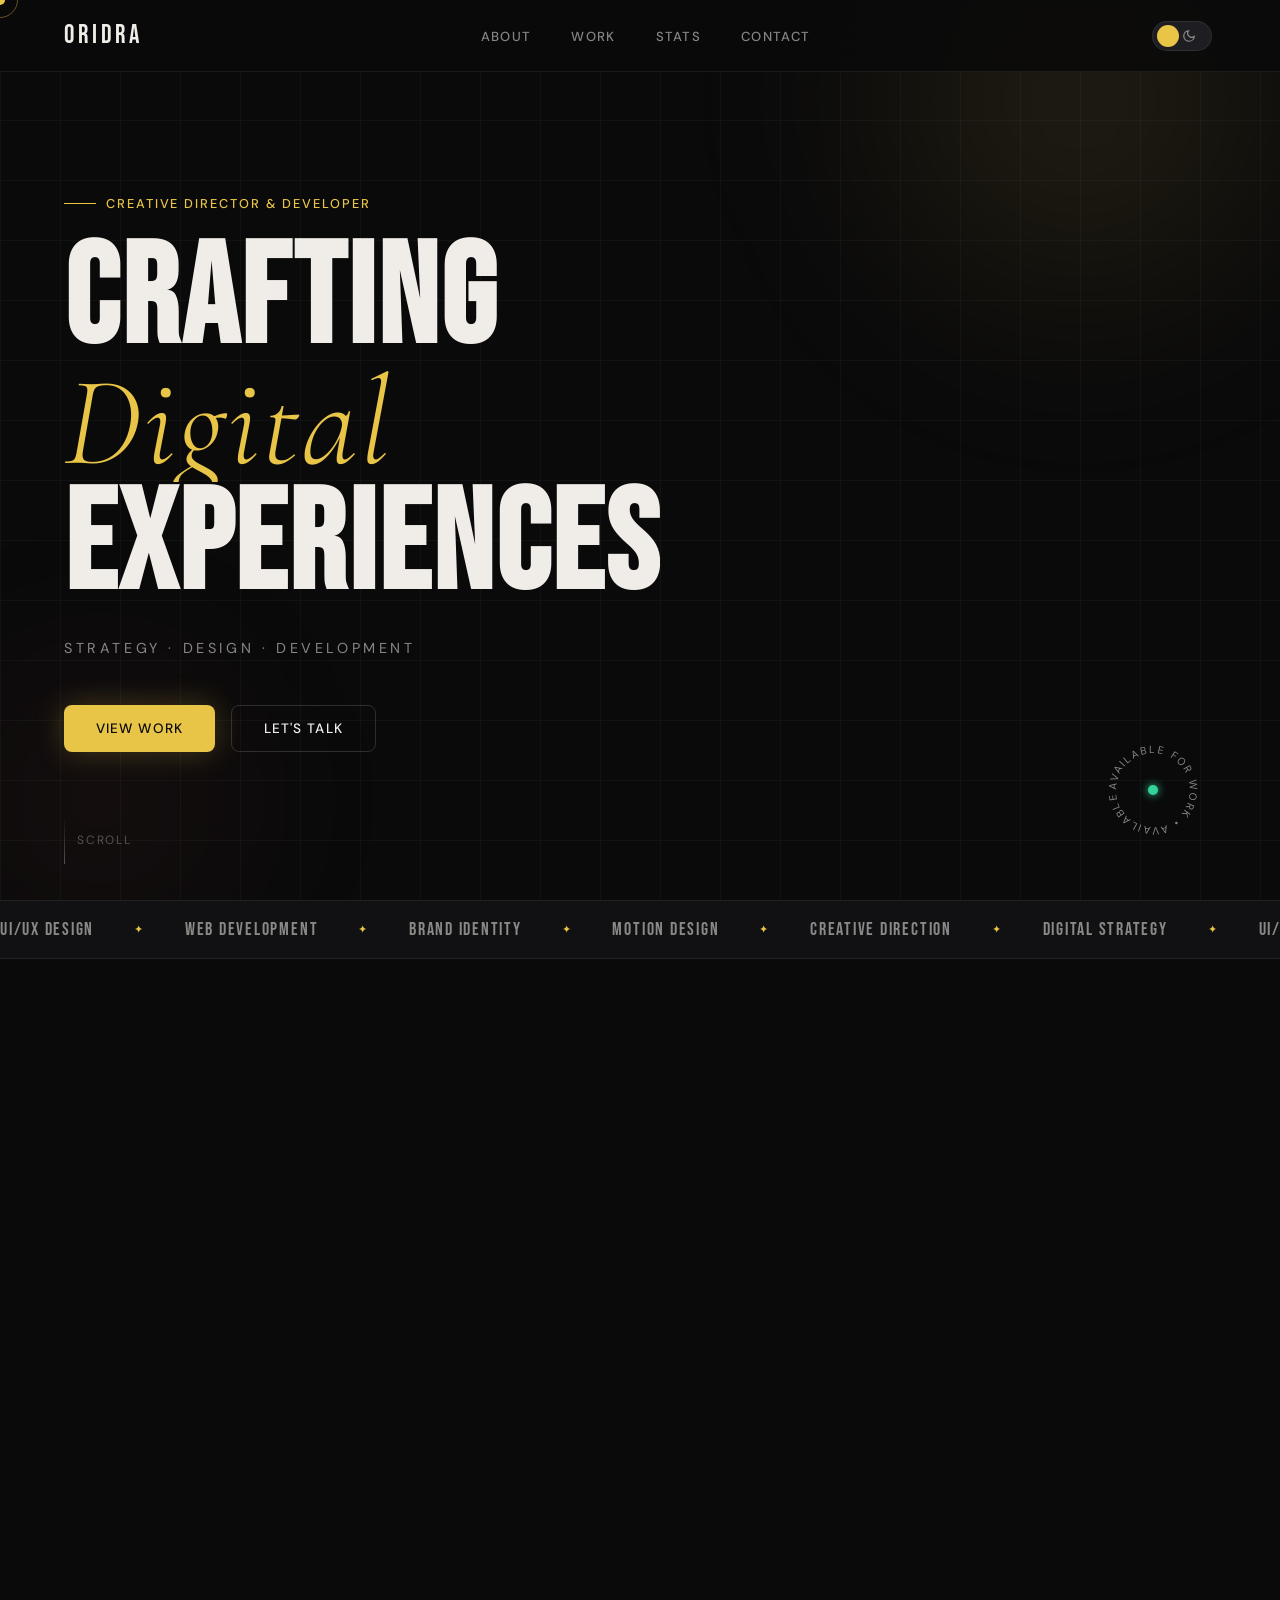
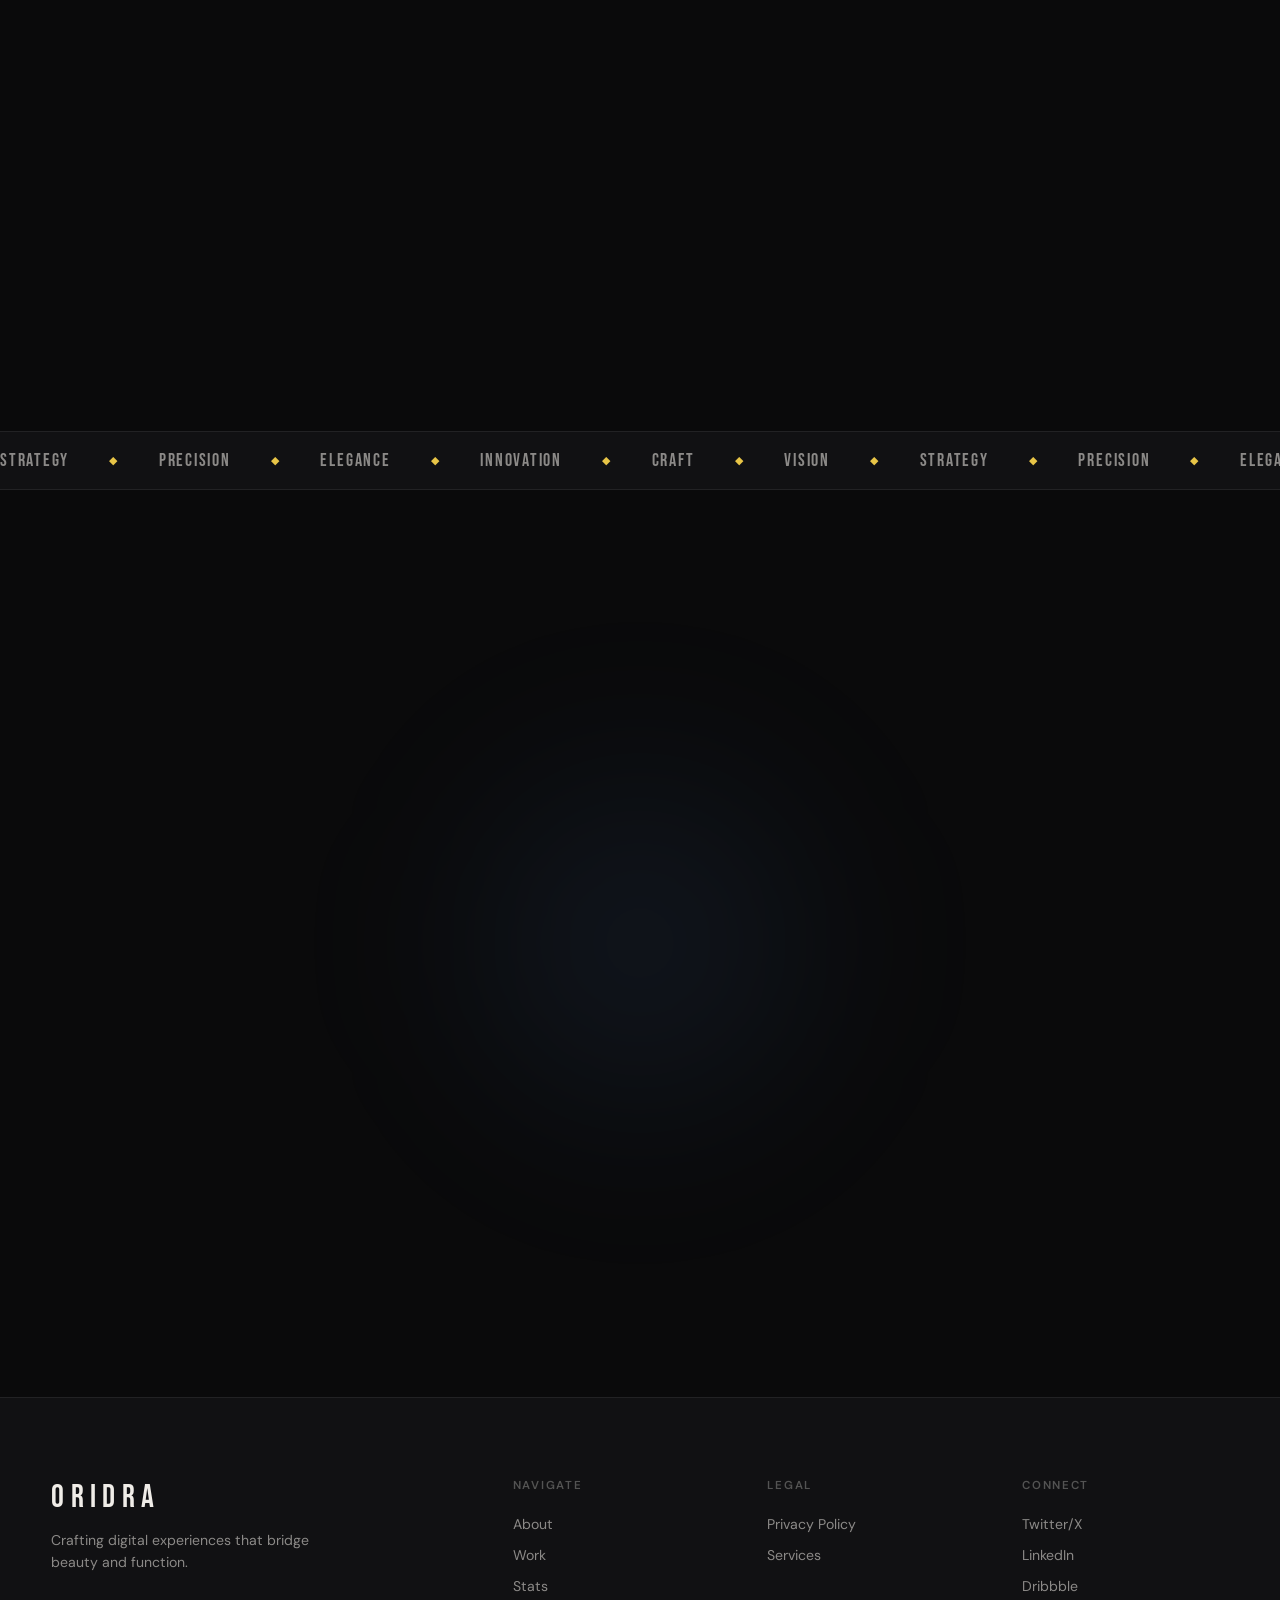
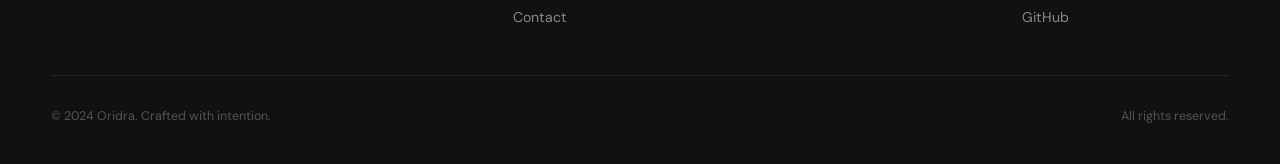
==== index.html @ 04430087 "Add files via upload" ====
<!DOCTYPE html>
<html lang="en" data-theme="dark">
<head>
  <meta charset="UTF-8" />
  <meta name="viewport" content="width=device-width, initial-scale=1.0" />
  <title>Oridra — Creative Portfolio</title>
  <link rel="stylesheet" href="style.css" />
  <link rel="preconnect" href="https://fonts.googleapis.com" />
  <link rel="preconnect" href="https://fonts.gstatic.com" crossorigin />
  <link href="https://fonts.googleapis.com/css2?family=Cormorant+Garamond:ital,wght@0,300;0,400;0,600;1,300;1,400&family=DM+Sans:opsz,wght@9..40,300;9..40,400;9..40,500&family=Bebas+Neue&display=swap" rel="stylesheet" />
</head>
<body>

  <!-- ============================================================
       CURSOR
  ============================================================ -->
  <div class="cursor" id="cursor"></div>
  <div class="cursor-follower" id="cursorFollower"></div>

  <!-- ============================================================
       LOADER
  ============================================================ -->
  <div class="loader" id="loader">
    <div class="loader-text">
      <span>O</span><span>R</span><span>I</span><span>D</span><span>R</span><span>A</span>
    </div>
    <div class="loader-bar"><div class="loader-fill" id="loaderFill"></div></div>
  </div>

  <!-- ============================================================
       NAVIGATION
  ============================================================ -->
  <nav class="nav" id="nav">
    <a href="#home" class="nav-logo">ORIDRA</a>
    <ul class="nav-links">
      <li><a href="#about" class="nav-link">About</a></li>
      <li><a href="#work" class="nav-link">Work</a></li>
      <li><a href="#stats" class="nav-link">Stats</a></li>
      <li><a href="#contact" class="nav-link">Contact</a></li>
    </ul>
    <div class="nav-right">
      <!-- Theme Toggle -->
      <button class="theme-toggle" id="themeToggle" aria-label="Toggle theme">
        <div class="toggle-track">
          <div class="toggle-sun">
            <svg viewBox="0 0 24 24" fill="none" stroke="currentColor" stroke-width="2">
              <circle cx="12" cy="12" r="5"/><line x1="12" y1="1" x2="12" y2="3"/>
              <line x1="12" y1="21" x2="12" y2="23"/><line x1="4.22" y1="4.22" x2="5.64" y2="5.64"/>
              <line x1="18.36" y1="18.36" x2="19.78" y2="19.78"/><line x1="1" y1="12" x2="3" y2="12"/>
              <line x1="21" y1="12" x2="23" y2="12"/><line x1="4.22" y1="19.78" x2="5.64" y2="18.36"/>
              <line x1="18.36" y1="5.64" x2="19.78" y2="4.22"/>
            </svg>
          </div>
          <div class="toggle-moon">
            <svg viewBox="0 0 24 24" fill="none" stroke="currentColor" stroke-width="2">
              <path d="M21 12.79A9 9 0 1 1 11.21 3 7 7 0 0 0 21 12.79z"/>
            </svg>
          </div>
          <div class="toggle-thumb" id="toggleThumb"></div>
        </div>
      </button>
      <button class="nav-menu-btn" id="menuBtn" aria-label="Open menu">
        <span></span><span></span><span></span>
      </button>
    </div>
  </nav>

  <!-- Mobile Menu -->
  <div class="mobile-menu" id="mobileMenu">
    <button class="mobile-close" id="mobileClose">✕</button>
    <ul>
      <li><a href="#about" class="mobile-link">About</a></li>
      <li><a href="#work" class="mobile-link">Work</a></li>
      <li><a href="#stats" class="mobile-link">Stats</a></li>
      <li><a href="#contact" class="mobile-link">Contact</a></li>
    </ul>
  </div>

  <!-- ============================================================
       HERO
  ============================================================ -->
  <section class="hero" id="home">
    <div class="hero-bg">
      <div class="hero-orb orb-1"></div>
      <div class="hero-orb orb-2"></div>
      <div class="hero-grid"></div>
    </div>
    <div class="hero-content">
      <p class="hero-tag reveal-up">Creative Director &amp; Developer</p>
      <h1 class="hero-title reveal-up">
        <span class="title-line">Crafting</span>
        <span class="title-line italic">Digital</span>
        <span class="title-line">Experiences</span>
      </h1>
      <p class="hero-sub reveal-up">Strategy · Design · Development</p>
      <div class="hero-cta reveal-up">
        <a href="#work" class="btn btn-primary">View Work</a>
        <a href="#contact" class="btn btn-ghost">Let's Talk</a>
      </div>
    </div>
    <div class="hero-scroll-hint">
      <div class="scroll-line"></div>
      <span>Scroll</span>
    </div>
    <!-- Floating badge -->
    <div class="hero-badge">
      <svg viewBox="0 0 100 100" class="badge-ring">
        <defs><path id="circle" d="M 50,50 m -37,0 a 37,37 0 1,1 74,0 a 37,37 0 1,1 -74,0"/></defs>
        <text font-size="10.5" fill="currentColor" letter-spacing="2">
          <textPath href="#circle">AVAILABLE FOR WORK • AVAILABLE FOR WORK •</textPath>
        </text>
      </svg>
      <div class="badge-dot"></div>
    </div>
  </section>

  <!-- ============================================================
       MARQUEE
  ============================================================ -->
  <div class="marquee-section">
    <div class="marquee-track">
      <div class="marquee-inner">
        <span>UI/UX Design</span><span class="marquee-dot">✦</span>
        <span>Web Development</span><span class="marquee-dot">✦</span>
        <span>Brand Identity</span><span class="marquee-dot">✦</span>
        <span>Motion Design</span><span class="marquee-dot">✦</span>
        <span>Creative Direction</span><span class="marquee-dot">✦</span>
        <span>Digital Strategy</span><span class="marquee-dot">✦</span>
        <span>UI/UX Design</span><span class="marquee-dot">✦</span>
        <span>Web Development</span><span class="marquee-dot">✦</span>
        <span>Brand Identity</span><span class="marquee-dot">✦</span>
        <span>Motion Design</span><span class="marquee-dot">✦</span>
        <span>Creative Direction</span><span class="marquee-dot">✦</span>
        <span>Digital Strategy</span><span class="marquee-dot">✦</span>
      </div>
    </div>
  </div>

  <!-- ============================================================
       ABOUT
  ============================================================ -->
  <section class="about" id="about">
    <div class="container">
      <div class="section-label reveal-up">— About Me</div>
      <div class="about-grid">
        <div class="about-left reveal-left">
          <h2 class="section-title">Building things that <em>matter</em></h2>
          <p class="about-text">I'm a multi-disciplinary creative with 3+ years of hands-on experience designing and building digital products that sit at the intersection of beauty and function.</p>
          <p class="about-text">I believe the best work emerges when strategy and aesthetics speak the same language — and that every pixel carries a story.</p>
          <div class="about-skills">
            <span class="skill-tag">Figma</span>
            <span class="skill-tag">React</span>
            <span class="skill-tag">Next.js</span>
            <span class="skill-tag">Node.js</span>
            <span class="skill-tag">GSAP</span>
            <span class="skill-tag">Webflow</span>
            <span class="skill-tag">Framer</span>
            <span class="skill-tag">Motion</span>
          </div>
        </div>
        <div class="about-right reveal-right">
          <div class="about-img-wrap">
            <div class="about-img-inner">
              <div class="about-placeholder">
                <div class="placeholder-monogram">O</div>
              </div>
            </div>
            <div class="about-img-deco"></div>
          </div>
        </div>
      </div>
    </div>
  </section>

  <!-- ============================================================
       STATS
  ============================================================ -->
  <section class="stats" id="stats">
    <div class="stats-bg"></div>
    <div class="container">
      <div class="stats-grid">
        <div class="stat-card reveal-up" data-delay="0">
          <div class="stat-number" data-target="3">0</div>
          <div class="stat-suffix">+</div>
          <div class="stat-label">Years Experience</div>
          <div class="stat-bar"><div class="stat-fill" style="--fill: 75%"></div></div>
        </div>
        <div class="stat-card reveal-up" data-delay="100">
          <div class="stat-number" data-target="5">0</div>
          <div class="stat-suffix">+</div>
          <div class="stat-label">Projects Completed</div>
          <div class="stat-bar"><div class="stat-fill" style="--fill: 60%"></div></div>
        </div>
        <div class="stat-card reveal-up" data-delay="200">
          <div class="stat-number decimal" data-target="98.66">0</div>
          <div class="stat-suffix">%</div>
          <div class="stat-label">Client Satisfaction</div>
          <div class="stat-bar"><div class="stat-fill" style="--fill: 98.66%"></div></div>
        </div>
      </div>
    </div>
  </section>

  <!-- ============================================================
       WORK / PROJECTS
  ============================================================ -->
  <section class="work" id="work">
    <div class="container">
      <div class="section-label reveal-up">— Selected Work</div>
      <h2 class="section-title reveal-up">Projects that <em>define</em> the craft</h2>
      <div class="projects-grid">

        <!-- Project 1 -->
        <article class="project-card reveal-up" data-delay="0">
          <div class="project-thumb" style="--accent: #e8c547">
            <div class="project-thumb-inner">
              <div class="proj-icon">◈</div>
            </div>
            <div class="project-overlay">
              <a href="#" class="proj-link-btn">View Project ↗</a>
            </div>
          </div>
          <div class="project-body">
            <div class="project-meta">
              <span class="proj-cat">Brand Identity</span>
              <span class="proj-year">2024</span>
            </div>
            <h3 class="project-title">Lumis Brand System</h3>
            <p class="project-desc">A comprehensive brand identity for a luxury wellness startup — logo, typography, color, and motion guidelines.</p>
            <div class="project-actions">
              <button class="like-btn" data-id="1" aria-label="Like project">
                <div class="like-heart">
                  <svg viewBox="0 0 24 24"><path d="M20.84 4.61a5.5 5.5 0 0 0-7.78 0L12 5.67l-1.06-1.06a5.5 5.5 0 0 0-7.78 7.78l1.06 1.06L12 21.23l7.78-7.78 1.06-1.06a5.5 5.5 0 0 0 0-7.78z"/></svg>
                </div>
                <span class="like-count">24</span>
                <div class="like-particles" aria-hidden="true"></div>
              </button>
              <button class="comment-btn" data-id="1" aria-label="Comment on project">
                <svg viewBox="0 0 24 24" fill="none" stroke="currentColor" stroke-width="2"><path d="M21 15a2 2 0 0 1-2 2H7l-4 4V5a2 2 0 0 1 2-2h14a2 2 0 0 1 2 2z"/></svg>
                <span class="comment-count">8</span>
              </button>
            </div>
          </div>
          <!-- Comment Box -->
          <div class="comment-box" id="comment-box-1">
            <div class="comments-list" id="comments-1"></div>
            <div class="comment-input-wrap">
              <input type="text" class="comment-input" placeholder="Add a comment..." data-project="1" />
              <button class="comment-submit" data-project="1">Send</button>
            </div>
          </div>
        </article>

        <!-- Project 2 -->
        <article class="project-card reveal-up" data-delay="100">
          <div class="project-thumb" style="--accent: #5a9cf5">
            <div class="project-thumb-inner">
              <div class="proj-icon">⬡</div>
            </div>
            <div class="project-overlay">
              <a href="#" class="proj-link-btn">View Project ↗</a>
            </div>
          </div>
          <div class="project-body">
            <div class="project-meta">
              <span class="proj-cat">Web App</span>
              <span class="proj-year">2024</span>
            </div>
            <h3 class="project-title">Nexus Dashboard</h3>
            <p class="project-desc">A data-rich SaaS analytics dashboard built with React and D3.js, designed for clarity and speed.</p>
            <div class="project-actions">
              <button class="like-btn" data-id="2" aria-label="Like project">
                <div class="like-heart">
                  <svg viewBox="0 0 24 24"><path d="M20.84 4.61a5.5 5.5 0 0 0-7.78 0L12 5.67l-1.06-1.06a5.5 5.5 0 0 0-7.78 7.78l1.06 1.06L12 21.23l7.78-7.78 1.06-1.06a5.5 5.5 0 0 0 0-7.78z"/></svg>
                </div>
                <span class="like-count">41</span>
                <div class="like-particles" aria-hidden="true"></div>
              </button>
              <button class="comment-btn" data-id="2" aria-label="Comment">
                <svg viewBox="0 0 24 24" fill="none" stroke="currentColor" stroke-width="2"><path d="M21 15a2 2 0 0 1-2 2H7l-4 4V5a2 2 0 0 1 2-2h14a2 2 0 0 1 2 2z"/></svg>
                <span class="comment-count">13</span>
              </button>
            </div>
          </div>
          <div class="comment-box" id="comment-box-2">
            <div class="comments-list" id="comments-2"></div>
            <div class="comment-input-wrap">
              <input type="text" class="comment-input" placeholder="Add a comment..." data-project="2" />
              <button class="comment-submit" data-project="2">Send</button>
            </div>
          </div>
        </article>

        <!-- Project 3 -->
        <article class="project-card reveal-up" data-delay="200">
          <div class="project-thumb" style="--accent: #f56e6e">
            <div class="project-thumb-inner">
              <div class="proj-icon">◉</div>
            </div>
            <div class="project-overlay">
              <a href="#" class="proj-link-btn">View Project ↗</a>
            </div>
          </div>
          <div class="project-body">
            <div class="project-meta">
              <span class="proj-cat">E-Commerce</span>
              <span class="proj-year">2023</span>
            </div>
            <h3 class="project-title">Ember Boutique</h3>
            <p class="project-desc">A fashion-forward e-commerce experience with cinematic product showcases and seamless checkout flow.</p>
            <div class="project-actions">
              <button class="like-btn" data-id="3" aria-label="Like project">
                <div class="like-heart">
                  <svg viewBox="0 0 24 24"><path d="M20.84 4.61a5.5 5.5 0 0 0-7.78 0L12 5.67l-1.06-1.06a5.5 5.5 0 0 0-7.78 7.78l1.06 1.06L12 21.23l7.78-7.78 1.06-1.06a5.5 5.5 0 0 0 0-7.78z"/></svg>
                </div>
                <span class="like-count">37</span>
                <div class="like-particles" aria-hidden="true"></div>
              </button>
              <button class="comment-btn" data-id="3" aria-label="Comment">
                <svg viewBox="0 0 24 24" fill="none" stroke="currentColor" stroke-width="2"><path d="M21 15a2 2 0 0 1-2 2H7l-4 4V5a2 2 0 0 1 2-2h14a2 2 0 0 1 2 2z"/></svg>
                <span class="comment-count">5</span>
              </button>
            </div>
          </div>
          <div class="comment-box" id="comment-box-3">
            <div class="comments-list" id="comments-3"></div>
            <div class="comment-input-wrap">
              <input type="text" class="comment-input" placeholder="Add a comment..." data-project="3" />
              <button class="comment-submit" data-project="3">Send</button>
            </div>
          </div>
        </article>

        <!-- Project 4 -->
        <article class="project-card reveal-up" data-delay="0">
          <div class="project-thumb" style="--accent: #8b5cf6">
            <div class="project-thumb-inner">
              <div class="proj-icon">⬟</div>
            </div>
            <div class="project-overlay">
              <a href="#" class="proj-link-btn">View Project ↗</a>
            </div>
          </div>
          <div class="project-body">
            <div class="project-meta">
              <span class="proj-cat">Mobile App</span>
              <span class="proj-year">2023</span>
            </div>
            <h3 class="project-title">Velox Finance</h3>
            <p class="project-desc">iOS/Android finance tracking app with intuitive UX and real-time data visualization capabilities.</p>
            <div class="project-actions">
              <button class="like-btn" data-id="4" aria-label="Like project">
                <div class="like-heart">
                  <svg viewBox="0 0 24 24"><path d="M20.84 4.61a5.5 5.5 0 0 0-7.78 0L12 5.67l-1.06-1.06a5.5 5.5 0 0 0-7.78 7.78l1.06 1.06L12 21.23l7.78-7.78 1.06-1.06a5.5 5.5 0 0 0 0-7.78z"/></svg>
                </div>
                <span class="like-count">29</span>
                <div class="like-particles" aria-hidden="true"></div>
              </button>
              <button class="comment-btn" data-id="4" aria-label="Comment">
                <svg viewBox="0 0 24 24" fill="none" stroke="currentColor" stroke-width="2"><path d="M21 15a2 2 0 0 1-2 2H7l-4 4V5a2 2 0 0 1 2-2h14a2 2 0 0 1 2 2z"/></svg>
                <span class="comment-count">11</span>
              </button>
            </div>
          </div>
          <div class="comment-box" id="comment-box-4">
            <div class="comments-list" id="comments-4"></div>
            <div class="comment-input-wrap">
              <input type="text" class="comment-input" placeholder="Add a comment..." data-project="4" />
              <button class="comment-submit" data-project="4">Send</button>
            </div>
          </div>
        </article>

        <!-- Project 5 -->
        <article class="project-card reveal-up" data-delay="100">
          <div class="project-thumb" style="--accent: #34d399">
            <div class="project-thumb-inner">
              <div class="proj-icon">⬢</div>
            </div>
            <div class="project-overlay">
              <a href="#" class="proj-link-btn">View Project ↗</a>
            </div>
          </div>
          <div class="project-body">
            <div class="project-meta">
              <span class="proj-cat">3D / WebGL</span>
              <span class="proj-year">2022</span>
            </div>
            <h3 class="project-title">Aurora Interactive</h3>
            <p class="project-desc">Immersive WebGL product experience for a tech startup launch, featuring 3D interactions and spatial audio.</p>
            <div class="project-actions">
              <button class="like-btn" data-id="5" aria-label="Like project">
                <div class="like-heart">
                  <svg viewBox="0 0 24 24"><path d="M20.84 4.61a5.5 5.5 0 0 0-7.78 0L12 5.67l-1.06-1.06a5.5 5.5 0 0 0-7.78 7.78l1.06 1.06L12 21.23l7.78-7.78 1.06-1.06a5.5 5.5 0 0 0 0-7.78z"/></svg>
                </div>
                <span class="like-count">56</span>
                <div class="like-particles" aria-hidden="true"></div>
              </button>
              <button class="comment-btn" data-id="5" aria-label="Comment">
                <svg viewBox="0 0 24 24" fill="none" stroke="currentColor" stroke-width="2"><path d="M21 15a2 2 0 0 1-2 2H7l-4 4V5a2 2 0 0 1 2-2h14a2 2 0 0 1 2 2z"/></svg>
                <span class="comment-count">18</span>
              </button>
            </div>
          </div>
          <div class="comment-box" id="comment-box-5">
            <div class="comments-list" id="comments-5"></div>
            <div class="comment-input-wrap">
              <input type="text" class="comment-input" placeholder="Add a comment..." data-project="5" />
              <button class="comment-submit" data-project="5">Send</button>
            </div>
          </div>
        </article>

      </div>
    </div>
  </section>

  <!-- ============================================================
       TESTIMONIALS / QUOTE MARQUEE
  ============================================================ -->
  <div class="marquee-section marquee-reverse">
    <div class="marquee-track">
      <div class="marquee-inner reverse">
        <span>Strategy</span><span class="marquee-dot">◆</span>
        <span>Precision</span><span class="marquee-dot">◆</span>
        <span>Elegance</span><span class="marquee-dot">◆</span>
        <span>Innovation</span><span class="marquee-dot">◆</span>
        <span>Craft</span><span class="marquee-dot">◆</span>
        <span>Vision</span><span class="marquee-dot">◆</span>
        <span>Strategy</span><span class="marquee-dot">◆</span>
        <span>Precision</span><span class="marquee-dot">◆</span>
        <span>Elegance</span><span class="marquee-dot">◆</span>
        <span>Innovation</span><span class="marquee-dot">◆</span>
        <span>Craft</span><span class="marquee-dot">◆</span>
        <span>Vision</span><span class="marquee-dot">◆</span>
      </div>
    </div>
  </div>

  <!-- ============================================================
       CONTACT
  ============================================================ -->
  <section class="contact" id="contact">
    <div class="contact-bg">
      <div class="hero-orb orb-3"></div>
    </div>
    <div class="container">
      <div class="contact-inner reveal-up">
        <div class="section-label">— Get In Touch</div>
        <h2 class="section-title">Let's create something <em>extraordinary</em></h2>
        <p class="contact-sub">Have a project in mind? Let's talk about it. I'm available for freelance work and creative collaborations.</p>
        <form class="contact-form" id="contactForm" novalidate>
          <div class="form-row">
            <div class="form-group">
              <input type="text" id="fname" name="name" class="form-input" placeholder=" " required />
              <label for="fname" class="form-label">Your Name</label>
            </div>
            <div class="form-group">
              <input type="email" id="femail" name="email" class="form-input" placeholder=" " required />
              <label for="femail" class="form-label">Email Address</label>
            </div>
          </div>
          <div class="form-group">
            <input type="text" id="fsubject" name="subject" class="form-input" placeholder=" " />
            <label for="fsubject" class="form-label">Project Subject</label>
          </div>
          <div class="form-group">
            <textarea id="fmessage" name="message" class="form-input form-textarea" placeholder=" " required></textarea>
            <label for="fmessage" class="form-label">Your Message</label>
          </div>
          <button type="submit" class="btn btn-primary btn-submit">
            <span class="btn-text">Send Message</span>
            <span class="btn-icon">→</span>
          </button>
        </form>
        <div class="contact-success" id="contactSuccess">
          <div class="success-icon">✓</div>
          <p>Message sent! I'll get back to you soon.</p>
        </div>
      </div>
    </div>
  </section>

  <!-- ============================================================
       FOOTER
  ============================================================ -->
  <footer class="footer">
    <div class="container">
      <div class="footer-top">
        <div class="footer-brand">
          <div class="footer-logo">ORIDRA</div>
          <p>Crafting digital experiences that bridge beauty and function.</p>
        </div>
        <div class="footer-links-group">
          <h4>Navigate</h4>
          <ul>
            <li><a href="#about">About</a></li>
            <li><a href="#work">Work</a></li>
            <li><a href="#stats">Stats</a></li>
            <li><a href="#contact">Contact</a></li>
          </ul>
        </div>
        <div class="footer-links-group">
          <h4>Legal</h4>
          <ul>
            <li><a href="privacy.html">Privacy Policy</a></li>
            <li><a href="services.html">Services</a></li>
          </ul>
        </div>
        <div class="footer-links-group">
          <h4>Connect</h4>
          <ul>
            <li><a href="#">Twitter/X</a></li>
            <li><a href="#">LinkedIn</a></li>
            <li><a href="#">Dribbble</a></li>
            <li><a href="#">GitHub</a></li>
          </ul>
        </div>
      </div>
      <div class="footer-bottom">
        <p>© 2024 Oridra. Crafted with intention.</p>
        <p>All rights reserved.</p>
      </div>
    </div>
  </footer>

  <script src="main.js"></script>
</body>
</html>
---- style.css ----
/* ============================================================
   ORIDRA — PORTFOLIO STYLESHEET
   Themes: Dark (default) | Light
   Typography: Cormorant Garamond + DM Sans + Bebas Neue
============================================================ */

/* ---- CSS CUSTOM PROPERTIES (TOKENS) ---- */
:root {
  --font-display: 'Bebas Neue', sans-serif;
  --font-serif: 'Cormorant Garamond', Georgia, serif;
  --font-body: 'DM Sans', sans-serif;

  --radius-sm: 8px;
  --radius-md: 16px;
  --radius-lg: 24px;
  --radius-xl: 40px;

  --transition-fast: 0.2s cubic-bezier(0.4, 0, 0.2, 1);
  --transition-smooth: 0.4s cubic-bezier(0.4, 0, 0.2, 1);
  --transition-spring: 0.5s cubic-bezier(0.34, 1.56, 0.64, 1);
}

/* ---- DARK THEME ---- */
[data-theme="dark"] {
  --bg:         #0a0a0b;
  --bg-alt:     #111113;
  --bg-card:    #141416;
  --bg-card-hover: #1a1a1e;
  --surface:    #1e1e22;
  --border:     rgba(255,255,255,0.07);
  --border-hover: rgba(255,255,255,0.15);

  --text-primary:   #f0ede8;
  --text-secondary: rgba(240,237,232,0.55);
  --text-muted:     rgba(240,237,232,0.3);

  --accent:     #e8c547;
  --accent-rgb: 232, 197, 71;
  --accent-alt: #f0a050;

  --nav-bg:     rgba(10,10,11,0.85);
  --loader-bg:  #0a0a0b;

  --orb-1: radial-gradient(circle, rgba(232,197,71,0.12) 0%, transparent 70%);
  --orb-2: radial-gradient(circle, rgba(240,100,80,0.08) 0%, transparent 70%);
  --orb-3: radial-gradient(circle, rgba(90,156,245,0.1) 0%, transparent 70%);
  --grid-color: rgba(255,255,255,0.03);
}

/* ---- LIGHT THEME ---- */
[data-theme="light"] {
  --bg:         #faf9f7;
  --bg-alt:     #f5f3f0;
  --bg-card:    #ffffff;
  --bg-card-hover: #fdf9f0;
  --surface:    #eeebe5;
  --border:     rgba(0,0,0,0.08);
  --border-hover: rgba(0,0,0,0.18);

  --text-primary:   #1a1814;
  --text-secondary: rgba(26,24,20,0.6);
  --text-muted:     rgba(26,24,20,0.35);

  --accent:     #c9a226;
  --accent-rgb: 201, 162, 38;
  --accent-alt: #d4713a;

  --nav-bg:     rgba(250,249,247,0.88);
  --loader-bg:  #faf9f7;

  --orb-1: radial-gradient(circle, rgba(201,162,38,0.1) 0%, transparent 70%);
  --orb-2: radial-gradient(circle, rgba(212,113,58,0.07) 0%, transparent 70%);
  --orb-3: radial-gradient(circle, rgba(90,156,245,0.08) 0%, transparent 70%);
  --grid-color: rgba(0,0,0,0.03);
}

/* ---- RESET & BASE ---- */
*, *::before, *::after { margin: 0; padding: 0; box-sizing: border-box; }
html { scroll-behavior: smooth; font-size: 16px; }
body {
  font-family: var(--font-body);
  background: var(--bg);
  color: var(--text-primary);
  overflow-x: hidden;
  transition: background var(--transition-smooth), color var(--transition-smooth);
}
a { text-decoration: none; color: inherit; }
ul { list-style: none; }
img { max-width: 100%; display: block; }
button { cursor: pointer; border: none; background: none; font-family: var(--font-body); }
input, textarea { font-family: var(--font-body); }

.container {
  width: min(1200px, 92%);
  margin: 0 auto;
}

/* ============================================================
   CUSTOM CURSOR
============================================================ */
.cursor {
  width: 10px; height: 10px;
  background: var(--accent);
  border-radius: 50%;
  position: fixed; top: 0; left: 0;
  pointer-events: none; z-index: 9999;
  transform: translate(-50%, -50%);
  transition: width 0.2s, height 0.2s, background 0.2s;
}
.cursor-follower {
  width: 36px; height: 36px;
  border: 1.5px solid rgba(var(--accent-rgb), 0.4);
  border-radius: 50%;
  position: fixed; top: 0; left: 0;
  pointer-events: none; z-index: 9998;
  transform: translate(-50%, -50%);
  transition: transform 0.12s ease, width 0.3s, height 0.3s, opacity 0.3s;
}
body:hover .cursor-follower { opacity: 1; }
@media (hover: none) { .cursor, .cursor-follower { display: none; } }

/* ============================================================
   LOADER
============================================================ */
.loader {
  position: fixed; inset: 0;
  background: var(--loader-bg);
  z-index: 99999;
  display: flex; flex-direction: column;
  align-items: center; justify-content: center; gap: 32px;
  transition: opacity 0.6s ease, visibility 0.6s ease;
}
.loader.hidden { opacity: 0; visibility: hidden; }

.loader-text {
  display: flex; gap: 4px;
  font-family: var(--font-display);
  font-size: clamp(3rem, 8vw, 7rem);
  letter-spacing: 0.2em;
  color: var(--text-primary);
}
.loader-text span {
  opacity: 0;
  transform: translateY(30px);
  animation: loaderChar 0.5s cubic-bezier(0.34,1.56,0.64,1) forwards;
}
.loader-text span:nth-child(1) { animation-delay: 0.0s; }
.loader-text span:nth-child(2) { animation-delay: 0.08s; }
.loader-text span:nth-child(3) { animation-delay: 0.16s; }
.loader-text span:nth-child(4) { animation-delay: 0.24s; }
.loader-text span:nth-child(5) { animation-delay: 0.32s; }
.loader-text span:nth-child(6) { animation-delay: 0.40s; }

@keyframes loaderChar {
  to { opacity: 1; transform: translateY(0); }
}

.loader-bar {
  width: min(300px, 60vw); height: 2px;
  background: var(--border);
  border-radius: 99px; overflow: hidden;
}
.loader-fill {
  height: 100%; width: 0%;
  background: var(--accent);
  border-radius: 99px;
  transition: width 1.5s cubic-bezier(0.4,0,0.2,1);
}

/* ============================================================
   NAVIGATION
============================================================ */
.nav {
  position: fixed; top: 0; left: 0; right: 0;
  height: 72px;
  padding: 0 5%;
  display: flex; align-items: center; justify-content: space-between;
  background: var(--nav-bg);
  backdrop-filter: blur(20px) saturate(180%);
  -webkit-backdrop-filter: blur(20px) saturate(180%);
  border-bottom: 1px solid var(--border);
  z-index: 1000;
  transition: all var(--transition-smooth);
}
.nav.scrolled {
  height: 60px;
  box-shadow: 0 4px 30px rgba(0,0,0,0.15);
}

.nav-logo {
  font-family: var(--font-display);
  font-size: 1.6rem;
  letter-spacing: 0.15em;
  color: var(--text-primary);
  transition: color var(--transition-fast);
}
.nav-logo:hover { color: var(--accent); }

.nav-links {
  display: flex; gap: 40px;
}
.nav-link {
  font-size: 0.82rem;
  font-weight: 500;
  letter-spacing: 0.1em;
  text-transform: uppercase;
  color: var(--text-secondary);
  position: relative;
  transition: color var(--transition-fast);
}
.nav-link::after {
  content: '';
  position: absolute; bottom: -4px; left: 0;
  width: 0%; height: 1px;
  background: var(--accent);
  transition: width var(--transition-smooth);
}
.nav-link:hover { color: var(--text-primary); }
.nav-link:hover::after { width: 100%; }

.nav-right { display: flex; align-items: center; gap: 16px; }

/* ---- THEME TOGGLE ---- */
.theme-toggle {
  padding: 4px;
  background: none;
}
.toggle-track {
  width: 60px; height: 30px;
  background: var(--surface);
  border: 1px solid var(--border);
  border-radius: 99px;
  position: relative;
  display: flex; align-items: center;
  padding: 3px;
  transition: background var(--transition-smooth);
}
.toggle-sun, .toggle-moon {
  width: 22px; height: 22px;
  display: flex; align-items: center; justify-content: center;
  flex-shrink: 0;
}
.toggle-sun svg, .toggle-moon svg { width: 14px; height: 14px; color: var(--text-secondary); }
.toggle-thumb {
  width: 22px; height: 22px;
  background: var(--accent);
  border-radius: 50%;
  position: absolute;
  left: 4px;
  transition: transform var(--transition-spring), background var(--transition-smooth);
}
[data-theme="light"] .toggle-thumb { transform: translateX(30px); }

/* Menu Button */
.nav-menu-btn {
  display: none; flex-direction: column; gap: 5px;
  width: 30px; padding: 4px;
}
.nav-menu-btn span {
  display: block; width: 100%; height: 2px;
  background: var(--text-primary);
  border-radius: 2px;
  transition: all var(--transition-fast);
}

/* Mobile Menu */
.mobile-menu {
  position: fixed; inset: 0;
  background: var(--bg);
  z-index: 9000;
  display: flex; align-items: center; justify-content: center;
  transform: translateX(100%);
  transition: transform var(--transition-smooth);
}
.mobile-menu.open { transform: translateX(0); }
.mobile-menu ul { display: flex; flex-direction: column; gap: 24px; text-align: center; }
.mobile-link {
  font-family: var(--font-display);
  font-size: clamp(2.5rem, 10vw, 5rem);
  letter-spacing: 0.1em;
  color: var(--text-secondary);
  transition: color var(--transition-fast);
}
.mobile-link:hover { color: var(--accent); }
.mobile-close {
  position: absolute; top: 24px; right: 5%;
  font-size: 1.5rem; color: var(--text-secondary);
  transition: color var(--transition-fast);
}
.mobile-close:hover { color: var(--accent); }

/* ============================================================
   HERO
============================================================ */
.hero {
  min-height: 100svh;
  padding: 120px 5% 80px;
  display: flex; align-items: center;
  position: relative; overflow: hidden;
}
.hero-bg {
  position: absolute; inset: 0;
  pointer-events: none;
}
.hero-orb {
  position: absolute;
  border-radius: 50%;
  filter: blur(80px);
  pointer-events: none;
}
.orb-1 {
  width: 600px; height: 600px;
  top: -200px; right: -100px;
  background: var(--orb-1);
  animation: orbFloat 8s ease-in-out infinite alternate;
}
.orb-2 {
  width: 400px; height: 400px;
  bottom: -100px; left: -100px;
  background: var(--orb-2);
  animation: orbFloat 10s ease-in-out infinite alternate-reverse;
}
.orb-3 {
  width: 500px; height: 500px;
  top: 50%; left: 50%;
  transform: translate(-50%, -50%);
  background: var(--orb-3);
  animation: orbFloat 12s ease-in-out infinite alternate;
}
@keyframes orbFloat {
  from { transform: translate(0, 0) scale(1); }
  to { transform: translate(30px, -30px) scale(1.05); }
}

.hero-grid {
  position: absolute; inset: 0;
  background-image:
    linear-gradient(var(--grid-color) 1px, transparent 1px),
    linear-gradient(90deg, var(--grid-color) 1px, transparent 1px);
  background-size: 60px 60px;
}

.hero-content {
  position: relative; z-index: 1;
  max-width: 900px;
}

.hero-tag {
  display: inline-flex; align-items: center; gap: 10px;
  font-size: 0.8rem; font-weight: 500;
  letter-spacing: 0.15em; text-transform: uppercase;
  color: var(--accent);
  margin-bottom: 24px;
}
.hero-tag::before {
  content: '';
  width: 32px; height: 1px;
  background: var(--accent);
}

.hero-title {
  display: flex; flex-direction: column;
  font-family: var(--font-display);
  font-size: clamp(4rem, 11vw, 10rem);
  line-height: 0.92;
  letter-spacing: 0.02em;
  color: var(--text-primary);
  margin-bottom: 28px;
}
.title-line { overflow: hidden; }
.title-line.italic {
  font-family: var(--font-serif);
  font-style: italic;
  font-weight: 300;
  font-size: 0.9em;
  color: var(--accent);
}

.hero-sub {
  font-size: 0.9rem;
  letter-spacing: 0.25em;
  text-transform: uppercase;
  color: var(--text-secondary);
  margin-bottom: 48px;
}

.hero-cta { display: flex; gap: 16px; flex-wrap: wrap; }

/* ---- BUTTONS ---- */
.btn {
  display: inline-flex; align-items: center; gap: 8px;
  padding: 14px 32px;
  font-size: 0.85rem; font-weight: 500;
  letter-spacing: 0.08em; text-transform: uppercase;
  border-radius: var(--radius-sm);
  transition: all var(--transition-spring);
  position: relative; overflow: hidden;
}
.btn::before {
  content: '';
  position: absolute; inset: 0;
  background: rgba(255,255,255,0.1);
  transform: translateX(-100%);
  transition: transform var(--transition-smooth);
}
.btn:hover::before { transform: translateX(0); }

.btn-primary {
  background: var(--accent);
  color: #0a0a0b;
  box-shadow: 0 0 30px rgba(var(--accent-rgb), 0.25);
}
.btn-primary:hover {
  transform: translateY(-2px);
  box-shadow: 0 8px 40px rgba(var(--accent-rgb), 0.4);
}
.btn-ghost {
  background: transparent;
  color: var(--text-primary);
  border: 1px solid var(--border-hover);
}
.btn-ghost:hover {
  border-color: var(--accent);
  color: var(--accent);
  transform: translateY(-2px);
}

.hero-scroll-hint {
  position: absolute; bottom: 36px; left: 5%;
  display: flex; align-items: center; gap: 12px;
  font-size: 0.75rem; letter-spacing: 0.15em;
  text-transform: uppercase;
  color: var(--text-muted);
}
.scroll-line {
  width: 1px; height: 48px;
  background: linear-gradient(to bottom, transparent, var(--text-muted));
  animation: scrollPulse 2s ease-in-out infinite;
}
@keyframes scrollPulse {
  0%, 100% { opacity: 0.4; }
  50% { opacity: 1; }
}

/* ---- Floating Badge ---- */
.hero-badge {
  position: absolute; bottom: 60px; right: 6%;
  width: 100px; height: 100px;
  display: flex; align-items: center; justify-content: center;
  animation: badgeSpin 12s linear infinite;
  color: var(--text-secondary);
  font-size: 0.6rem;
}
.badge-ring { width: 100%; height: 100%; }
.badge-dot {
  position: absolute;
  width: 10px; height: 10px;
  background: #34d399;
  border-radius: 50%;
  box-shadow: 0 0 8px #34d399;
  animation: badgePulse 2s ease-in-out infinite;
}
@keyframes badgeSpin { to { transform: rotate(360deg); } }
@keyframes badgePulse {
  0%, 100% { transform: scale(1); box-shadow: 0 0 8px #34d399; }
  50% { transform: scale(1.3); box-shadow: 0 0 16px #34d399; }
}
@media (max-width: 768px) { .hero-badge { display: none; } }

/* ============================================================
   MARQUEE
============================================================ */
.marquee-section {
  overflow: hidden;
  border-top: 1px solid var(--border);
  border-bottom: 1px solid var(--border);
  padding: 18px 0;
  background: var(--bg-alt);
}
.marquee-track { display: flex; }
.marquee-inner {
  display: flex; align-items: center; gap: 40px;
  white-space: nowrap;
  animation: marqueeScroll 20s linear infinite;
  font-family: var(--font-display);
  font-size: 1.1rem;
  letter-spacing: 0.1em;
  color: var(--text-secondary);
}
.marquee-inner.reverse { animation-direction: reverse; }
.marquee-dot {
  color: var(--accent);
  font-size: 0.7rem;
  flex-shrink: 0;
}
.marquee-section:hover .marquee-inner { animation-play-state: paused; }
@keyframes marqueeScroll {
  from { transform: translateX(0); }
  to { transform: translateX(-50%); }
}

/* ============================================================
   ABOUT
============================================================ */
.about {
  padding: 120px 0;
  position: relative;
}
.section-label {
  font-size: 0.78rem;
  letter-spacing: 0.2em;
  text-transform: uppercase;
  color: var(--accent);
  margin-bottom: 20px;
  font-weight: 500;
}
.section-title {
  font-family: var(--font-serif);
  font-size: clamp(2.4rem, 5vw, 4rem);
  font-weight: 300;
  line-height: 1.2;
  color: var(--text-primary);
  margin-bottom: 40px;
}
.section-title em {
  font-style: italic;
  color: var(--accent);
}

.about-grid {
  display: grid;
  grid-template-columns: 1fr 1fr;
  gap: 80px;
  align-items: center;
  margin-top: 48px;
}

.about-text {
  color: var(--text-secondary);
  font-size: 1.05rem;
  line-height: 1.8;
  margin-bottom: 20px;
}

.about-skills {
  display: flex; flex-wrap: wrap; gap: 8px;
  margin-top: 32px;
}
.skill-tag {
  padding: 6px 14px;
  background: var(--surface);
  border: 1px solid var(--border);
  border-radius: 99px;
  font-size: 0.78rem;
  font-weight: 500;
  letter-spacing: 0.05em;
  color: var(--text-secondary);
  transition: all var(--transition-fast);
}
.skill-tag:hover {
  border-color: var(--accent);
  color: var(--accent);
  background: rgba(var(--accent-rgb), 0.05);
}

.about-img-wrap {
  position: relative;
  aspect-ratio: 3 / 4;
  max-width: 400px;
  margin: 0 auto;
}
.about-img-inner {
  width: 100%; height: 100%;
  border-radius: var(--radius-lg);
  overflow: hidden;
  background: var(--surface);
  display: flex; align-items: center; justify-content: center;
  border: 1px solid var(--border);
}
.about-placeholder {
  width: 100%; height: 100%;
  background: linear-gradient(135deg, var(--surface) 0%, var(--bg-card) 100%);
  display: flex; align-items: center; justify-content: center;
}
.placeholder-monogram {
  font-family: var(--font-display);
  font-size: 8rem;
  letter-spacing: 0.1em;
  color: var(--accent);
  opacity: 0.6;
}
.about-img-deco {
  position: absolute;
  width: 100%; height: 100%;
  top: 16px; left: 16px;
  border: 1px solid var(--accent);
  border-radius: var(--radius-lg);
  z-index: -1;
  opacity: 0.3;
  transition: all var(--transition-smooth);
}
.about-img-wrap:hover .about-img-deco { top: 24px; left: 24px; opacity: 0.5; }

/* ============================================================
   STATS
============================================================ */
.stats {
  padding: 100px 0;
  position: relative;
  overflow: hidden;
}
.stats-bg {
  position: absolute; inset: 0;
  background: var(--bg-alt);
}
.stats-grid {
  display: grid;
  grid-template-columns: repeat(3, 1fr);
  gap: 2px;
  position: relative;
}

.stat-card {
  background: var(--bg-card);
  padding: 60px 48px;
  text-align: center;
  position: relative;
  overflow: hidden;
  transition: background var(--transition-smooth);
}
.stat-card::before {
  content: '';
  position: absolute; top: 0; left: 0; right: 0;
  height: 2px;
  background: linear-gradient(90deg, transparent, var(--accent), transparent);
  transform: scaleX(0);
  transition: transform var(--transition-smooth);
}
.stat-card:hover::before { transform: scaleX(1); }
.stat-card:hover { background: var(--bg-card-hover); }

.stat-number {
  display: inline;
  font-family: var(--font-display);
  font-size: clamp(3.5rem, 7vw, 6rem);
  letter-spacing: 0.05em;
  line-height: 1;
  color: var(--text-primary);
}
.stat-suffix {
  display: inline;
  font-family: var(--font-display);
  font-size: 2rem;
  color: var(--accent);
  vertical-align: super;
}
.stat-label {
  font-size: 0.82rem;
  letter-spacing: 0.15em;
  text-transform: uppercase;
  color: var(--text-secondary);
  margin-top: 12px;
  font-weight: 500;
}
.stat-bar {
  width: 60px; height: 2px;
  background: var(--border);
  border-radius: 99px;
  margin: 20px auto 0;
  overflow: hidden;
}
.stat-fill {
  height: 100%;
  width: 0;
  background: var(--accent);
  border-radius: 99px;
  transition: width 1.5s cubic-bezier(0.4,0,0.2,1);
}
.stat-card.animated .stat-fill { width: var(--fill); }

/* ============================================================
   WORK / PROJECTS
============================================================ */
.work { padding: 120px 0; }

.projects-grid {
  display: grid;
  grid-template-columns: repeat(auto-fill, minmax(340px, 1fr));
  gap: 24px;
  margin-top: 56px;
}

.project-card {
  background: var(--bg-card);
  border: 1px solid var(--border);
  border-radius: var(--radius-md);
  overflow: hidden;
  transition: all var(--transition-smooth);
}
.project-card:hover {
  border-color: var(--border-hover);
  transform: translateY(-4px);
  box-shadow: 0 20px 60px rgba(0,0,0,0.15);
}

.project-thumb {
  aspect-ratio: 16 / 9;
  background: linear-gradient(135deg, var(--surface) 0%, color-mix(in srgb, var(--accent) 8%, var(--surface)) 100%);
  position: relative;
  overflow: hidden;
  cursor: pointer;
}
.project-thumb-inner {
  width: 100%; height: 100%;
  display: flex; align-items: center; justify-content: center;
  transition: transform var(--transition-smooth);
}
.project-card:hover .project-thumb-inner { transform: scale(1.05); }
.proj-icon {
  font-size: 4rem;
  color: var(--accent);
  opacity: 0.6;
  transition: all var(--transition-smooth);
}
.project-card:hover .proj-icon { opacity: 1; transform: scale(1.1); }

.project-overlay {
  position: absolute; inset: 0;
  background: rgba(0,0,0,0.6);
  display: flex; align-items: center; justify-content: center;
  opacity: 0;
  transition: opacity var(--transition-smooth);
}
.project-thumb:hover .project-overlay { opacity: 1; }
.proj-link-btn {
  padding: 10px 24px;
  border: 1px solid rgba(255,255,255,0.7);
  border-radius: var(--radius-sm);
  color: #fff;
  font-size: 0.82rem;
  font-weight: 500;
  letter-spacing: 0.08em;
  transition: all var(--transition-fast);
}
.proj-link-btn:hover { background: var(--accent); border-color: var(--accent); color: #0a0a0b; }

.project-body { padding: 24px; }

.project-meta {
  display: flex; justify-content: space-between; align-items: center;
  margin-bottom: 12px;
}
.proj-cat {
  font-size: 0.72rem;
  font-weight: 500;
  letter-spacing: 0.12em;
  text-transform: uppercase;
  color: var(--accent);
}
.proj-year {
  font-size: 0.78rem;
  color: var(--text-muted);
}

.project-title {
  font-family: var(--font-serif);
  font-size: 1.5rem;
  font-weight: 400;
  color: var(--text-primary);
  margin-bottom: 10px;
}
.project-desc {
  font-size: 0.88rem;
  color: var(--text-secondary);
  line-height: 1.7;
  margin-bottom: 20px;
}

.project-actions {
  display: flex; gap: 12px; align-items: center;
  padding-top: 16px;
  border-top: 1px solid var(--border);
}

/* ---- LIKE BUTTON ---- */
.like-btn {
  display: flex; align-items: center; gap: 7px;
  padding: 7px 14px;
  border-radius: 99px;
  background: var(--surface);
  border: 1px solid var(--border);
  color: var(--text-secondary);
  font-size: 0.8rem; font-weight: 500;
  position: relative;
  overflow: visible;
  transition: all var(--transition-spring);
}
.like-btn:hover { border-color: #e8547a; color: #e8547a; }
.like-btn.liked {
  background: rgba(232,84,122,0.1);
  border-color: #e8547a;
  color: #e8547a;
}
.like-btn.liked .like-heart svg { fill: #e8547a; }

.like-heart {
  width: 18px; height: 18px;
  display: flex; align-items: center; justify-content: center;
  transform-origin: center;
}
.like-heart svg {
  width: 100%; height: 100%;
  stroke: currentColor; stroke-width: 2;
  fill: transparent;
  transition: fill var(--transition-fast), transform var(--transition-spring);
}
.like-btn.pop .like-heart svg {
  animation: heartPop 0.4s cubic-bezier(0.34,1.56,0.64,1);
}
@keyframes heartPop {
  0% { transform: scale(1); }
  30% { transform: scale(1.6); }
  60% { transform: scale(0.9); }
  100% { transform: scale(1); }
}

/* Like Particles */
.like-particles {
  position: absolute;
  inset: 0;
  pointer-events: none;
}
.like-particles .particle {
  position: absolute;
  width: 6px; height: 6px;
  border-radius: 50%;
  pointer-events: none;
  animation: particleBurst 0.6s ease-out forwards;
  top: 50%; left: 50%;
}
@keyframes particleBurst {
  0% { transform: translate(-50%, -50%) scale(1); opacity: 1; }
  100% { transform: translate(calc(-50% + var(--tx)), calc(-50% + var(--ty))) scale(0); opacity: 0; }
}

/* ---- COMMENT BUTTON ---- */
.comment-btn {
  display: flex; align-items: center; gap: 7px;
  padding: 7px 14px;
  border-radius: 99px;
  background: var(--surface);
  border: 1px solid var(--border);
  color: var(--text-secondary);
  font-size: 0.8rem; font-weight: 500;
  transition: all var(--transition-smooth);
}
.comment-btn:hover { border-color: var(--accent); color: var(--accent); }
.comment-btn svg { width: 16px; height: 16px; }

/* ---- COMMENT BOX ---- */
.comment-box {
  overflow: hidden;
  max-height: 0;
  transition: max-height 0.4s cubic-bezier(0.4,0,0.2,1), padding 0.3s;
  padding: 0 24px;
  border-top: 0px solid var(--border);
}
.comment-box.open {
  max-height: 320px;
  padding: 16px 24px;
  border-top: 1px solid var(--border);
}

.comments-list { display: flex; flex-direction: column; gap: 10px; margin-bottom: 14px; max-height: 140px; overflow-y: auto; }
.comment-item {
  background: var(--surface);
  border-radius: var(--radius-sm);
  padding: 8px 12px;
  font-size: 0.83rem;
  color: var(--text-secondary);
  animation: commentSlide 0.3s cubic-bezier(0.34,1.56,0.64,1);
}
@keyframes commentSlide {
  from { opacity: 0; transform: translateY(8px); }
  to { opacity: 1; transform: translateY(0); }
}

.comment-input-wrap {
  display: flex; gap: 8px;
}
.comment-input {
  flex: 1;
  padding: 8px 14px;
  background: var(--surface);
  border: 1px solid var(--border);
  border-radius: 99px;
  color: var(--text-primary);
  font-size: 0.83rem;
  outline: none;
  transition: border-color var(--transition-fast);
}
.comment-input:focus { border-color: var(--accent); }
.comment-submit {
  padding: 8px 18px;
  background: var(--accent);
  color: #0a0a0b;
  border-radius: 99px;
  font-size: 0.8rem;
  font-weight: 600;
  transition: all var(--transition-spring);
}
.comment-submit:hover { transform: scale(1.05); }

/* ============================================================
   CONTACT
============================================================ */
.contact {
  padding: 120px 0;
  position: relative;
  overflow: hidden;
}
.contact-bg {
  position: absolute; inset: 0;
  pointer-events: none;
}

.contact-inner { max-width: 760px; }

.contact-sub {
  font-size: 1rem;
  color: var(--text-secondary);
  line-height: 1.7;
  margin-bottom: 48px;
  max-width: 500px;
}

.contact-form { display: flex; flex-direction: column; gap: 20px; }
.form-row { display: grid; grid-template-columns: 1fr 1fr; gap: 20px; }

.form-group { position: relative; }
.form-input {
  width: 100%;
  padding: 18px 16px 8px;
  background: var(--bg-card);
  border: 1px solid var(--border);
  border-radius: var(--radius-sm);
  color: var(--text-primary);
  font-size: 0.9rem;
  outline: none;
  transition: all var(--transition-fast);
  resize: none;
}
.form-textarea { min-height: 120px; padding-top: 22px; }
.form-input:focus { border-color: var(--accent); box-shadow: 0 0 0 3px rgba(var(--accent-rgb), 0.1); }
.form-label {
  position: absolute; left: 16px; top: 50%;
  transform: translateY(-50%);
  font-size: 0.9rem;
  color: var(--text-muted);
  pointer-events: none;
  transition: all var(--transition-fast);
}
.form-textarea ~ .form-label { top: 18px; transform: none; }
.form-input:focus ~ .form-label,
.form-input:not(:placeholder-shown) ~ .form-label {
  top: 8px;
  transform: translateY(0);
  font-size: 0.72rem;
  letter-spacing: 0.05em;
  color: var(--accent);
}
.form-textarea:focus ~ .form-label,
.form-textarea:not(:placeholder-shown) ~ .form-label {
  top: 6px;
  font-size: 0.72rem;
  color: var(--accent);
}

.btn-submit { margin-top: 8px; align-self: flex-start; }
.btn-icon { font-size: 1.1rem; transition: transform var(--transition-spring); }
.btn-submit:hover .btn-icon { transform: translateX(4px); }

.contact-success {
  display: none;
  flex-direction: column; align-items: center; gap: 16px;
  padding: 48px;
  text-align: center;
}
.contact-success.show { display: flex; animation: fadeInUp 0.5s ease; }
.success-icon {
  width: 60px; height: 60px;
  background: rgba(52,211,153,0.15);
  border: 2px solid #34d399;
  border-radius: 50%;
  display: flex; align-items: center; justify-content: center;
  font-size: 1.5rem; color: #34d399;
  animation: successPop 0.5s cubic-bezier(0.34,1.56,0.64,1);
}
@keyframes successPop {
  from { transform: scale(0); }
  to { transform: scale(1); }
}

/* ============================================================
   FOOTER
============================================================ */
.footer {
  background: var(--bg-alt);
  border-top: 1px solid var(--border);
  padding: 80px 0 40px;
}
.footer-top {
  display: grid;
  grid-template-columns: 2fr 1fr 1fr 1fr;
  gap: 48px;
  padding-bottom: 48px;
  border-bottom: 1px solid var(--border);
  margin-bottom: 32px;
}
.footer-logo {
  font-family: var(--font-display);
  font-size: 2rem;
  letter-spacing: 0.2em;
  color: var(--text-primary);
  margin-bottom: 12px;
}
.footer-brand p {
  font-size: 0.88rem;
  color: var(--text-secondary);
  line-height: 1.6;
  max-width: 260px;
}
.footer-links-group h4 {
  font-size: 0.72rem;
  font-weight: 600;
  letter-spacing: 0.15em;
  text-transform: uppercase;
  color: var(--text-muted);
  margin-bottom: 20px;
}
.footer-links-group ul { display: flex; flex-direction: column; gap: 10px; }
.footer-links-group a {
  font-size: 0.88rem;
  color: var(--text-secondary);
  transition: color var(--transition-fast);
}
.footer-links-group a:hover { color: var(--accent); }

.footer-bottom {
  display: flex; justify-content: space-between; align-items: center;
  font-size: 0.78rem; color: var(--text-muted);
}

/* ============================================================
   SCROLL REVEAL ANIMATIONS
============================================================ */
.reveal-up, .reveal-left, .reveal-right {
  opacity: 0;
  transition: opacity 0.7s ease, transform 0.7s cubic-bezier(0.4,0,0.2,1);
}
.reveal-up { transform: translateY(40px); }
.reveal-left { transform: translateX(-40px); }
.reveal-right { transform: translateX(40px); }

.reveal-up.visible, .reveal-left.visible, .reveal-right.visible {
  opacity: 1;
  transform: translate(0);
}

/* Delay helpers */
[data-delay="0"] { transition-delay: 0ms; }
[data-delay="100"] { transition-delay: 100ms; }
[data-delay="200"] { transition-delay: 200ms; }

/* ============================================================
   TOAST NOTIFICATION
============================================================ */
.toast {
  position: fixed; bottom: 32px; right: 32px;
  padding: 14px 24px;
  background: var(--bg-card);
  border: 1px solid var(--border);
  border-left: 3px solid var(--accent);
  border-radius: var(--radius-sm);
  color: var(--text-primary);
  font-size: 0.85rem;
  z-index: 9999;
  transform: translateY(100px);
  opacity: 0;
  transition: all var(--transition-spring);
  box-shadow: 0 10px 40px rgba(0,0,0,0.2);
}
.toast.show { transform: translateY(0); opacity: 1; }

/* ============================================================
   RESPONSIVE
============================================================ */
@media (max-width: 1024px) {
  .about-grid { grid-template-columns: 1fr; gap: 48px; }
  .about-right { order: -1; }
  .about-img-wrap { max-width: 300px; }
  .stats-grid { grid-template-columns: repeat(3, 1fr); }
  .footer-top { grid-template-columns: 1fr 1fr; }
}

@media (max-width: 768px) {
  .nav-links { display: none; }
  .nav-menu-btn { display: flex; }
  .hero { padding: 100px 5% 80px; }
  .stats-grid { grid-template-columns: 1fr; gap: 2px; }
  .stat-card { padding: 40px 32px; }
  .projects-grid { grid-template-columns: 1fr; }
  .form-row { grid-template-columns: 1fr; }
  .footer-top { grid-template-columns: 1fr 1fr; gap: 32px; }
  .footer-bottom { flex-direction: column; gap: 8px; text-align: center; }
  .hero-scroll-hint { display: none; }
}

@media (max-width: 480px) {
  .footer-top { grid-template-columns: 1fr; }
  .hero-title { font-size: clamp(3rem, 15vw, 6rem); }
  .hero-cta { flex-direction: column; }
  .btn { justify-content: center; }
}

/* ============================================================
   FADE-IN ANIMATION (generic)
============================================================ */
@keyframes fadeInUp {
  from { opacity: 0; transform: translateY(20px); }
  to { opacity: 1; transform: translateY(0); }
}
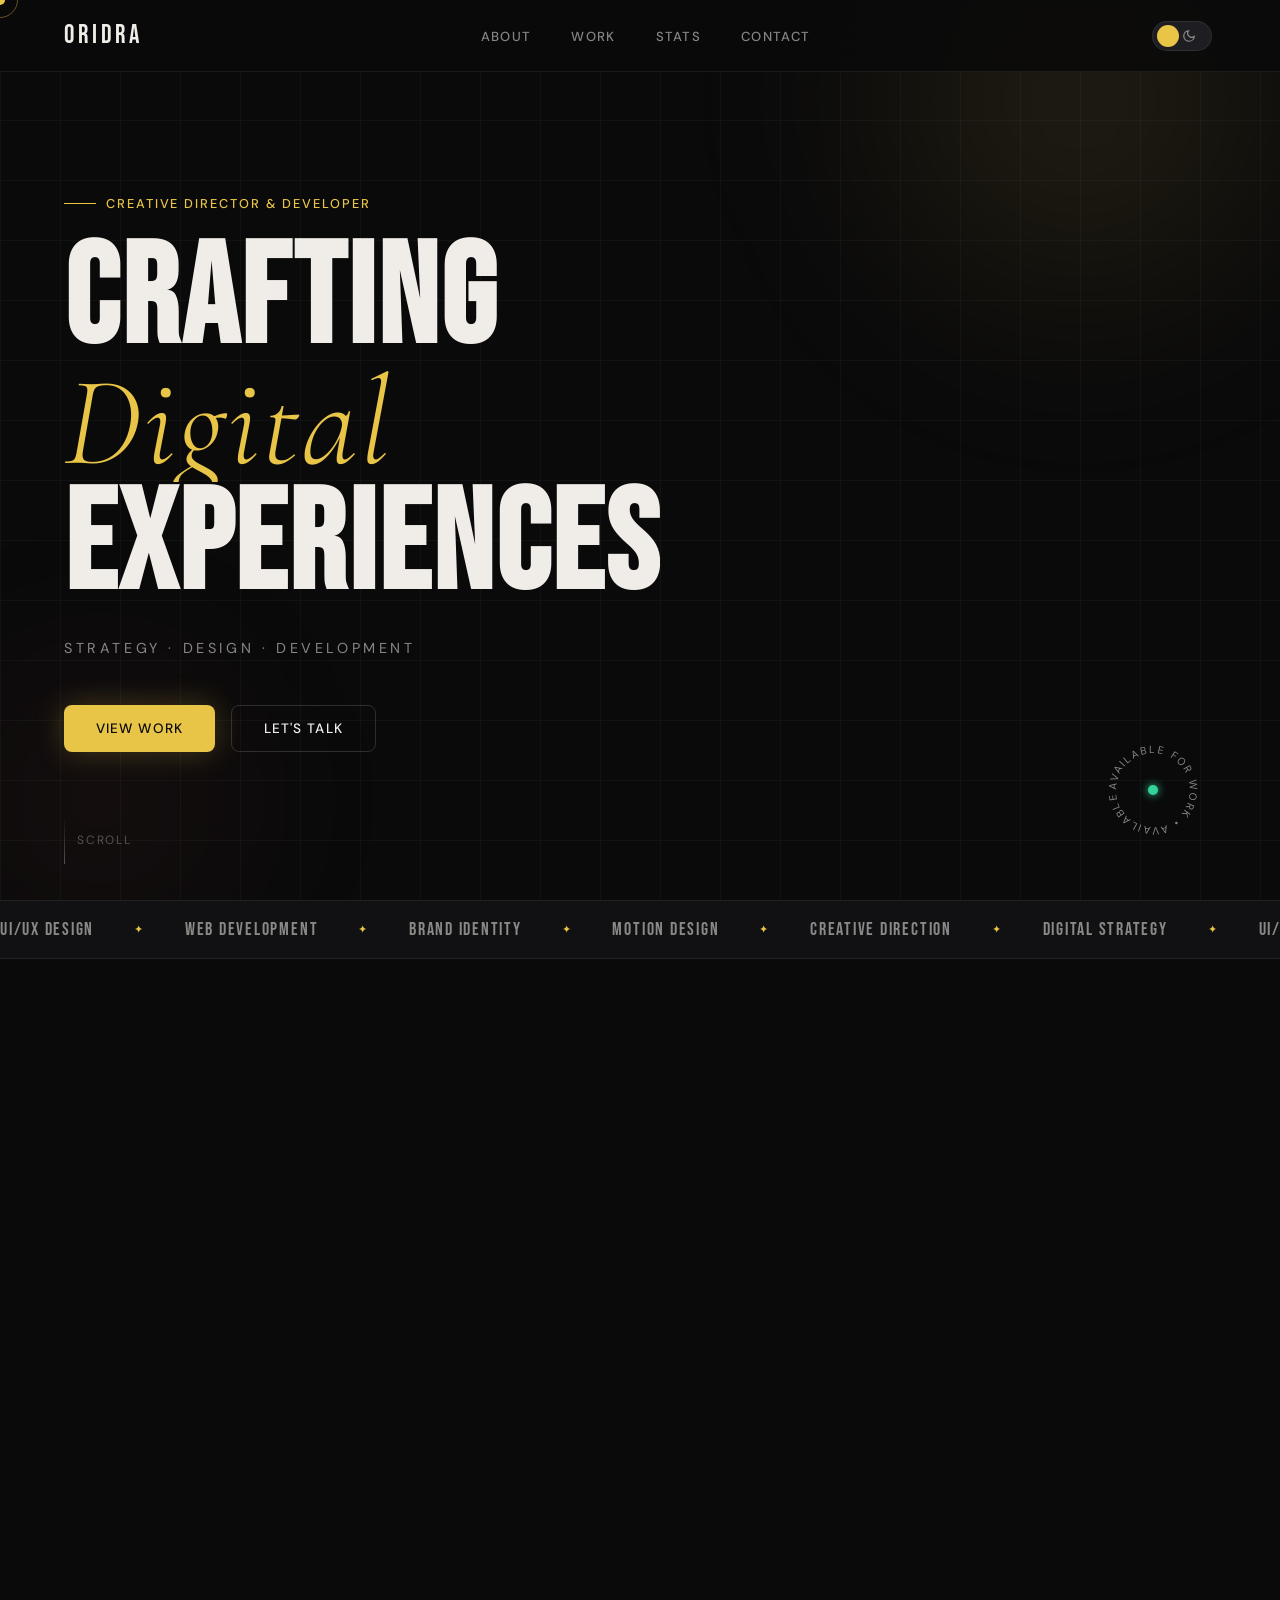
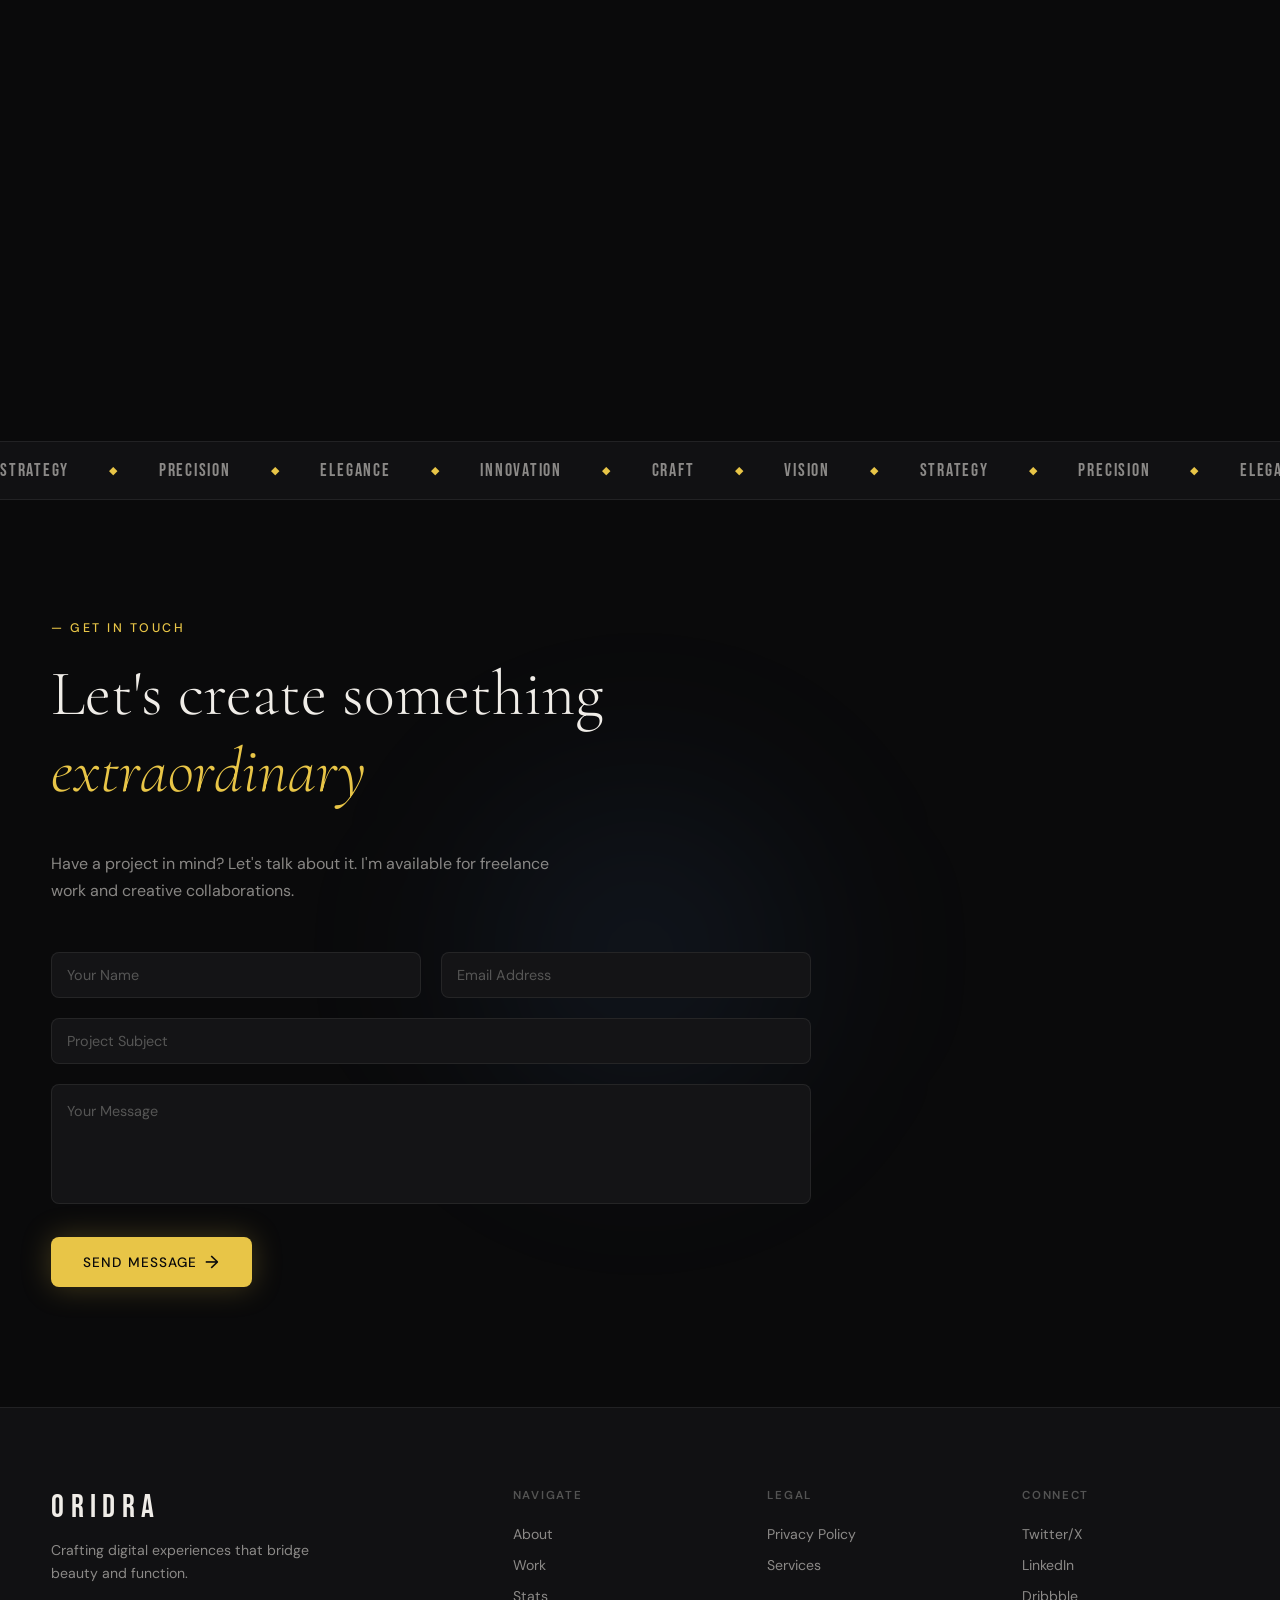
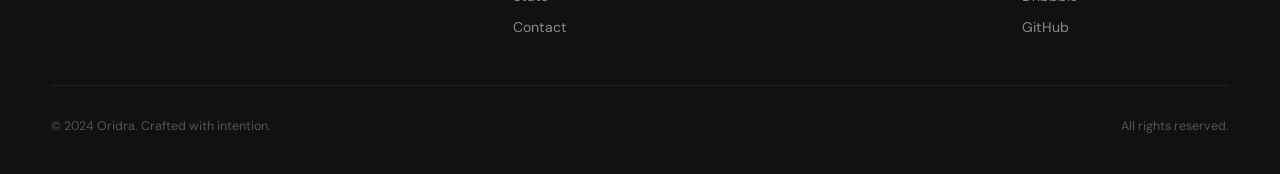
==== commit 13bf7367: "Update index.html" ====
--- a/index.html
+++ b/index.html
@@ -33,7 +33,7 @@
   <nav class="nav" id="nav">
     <a href="#home" class="nav-logo">ORIDRA</a>
     <ul class="nav-links">
-      <li><a href="#about" class="nav-link">About</a></li>
+      <li><a href="about.html" class="nav-link">About</a></li>
       <li><a href="#work" class="nav-link">Work</a></li>
       <li><a href="#stats" class="nav-link">Stats</a></li>
       <li><a href="#contact" class="nav-link">Contact</a></li>
@@ -69,7 +69,7 @@
   <div class="mobile-menu" id="mobileMenu">
     <button class="mobile-close" id="mobileClose">✕</button>
     <ul>
-      <li><a href="#about" class="mobile-link">About</a></li>
+      <li><a href="about.html" class="mobile-link">About</a></li>
       <li><a href="#work" class="mobile-link">Work</a></li>
       <li><a href="#stats" class="mobile-link">Stats</a></li>
       <li><a href="#contact" class="mobile-link">Contact</a></li>
@@ -157,6 +157,11 @@
             <span class="skill-tag">Framer</span>
             <span class="skill-tag">Motion</span>
           </div>
+          <div style="margin-top: 32px;">
+            <a href="about.html" class="btn btn-ghost" style="display:inline-flex; align-items:center; gap:8px;">
+              Full Story &nbsp;→
+            </a>
+          </div>
         </div>
         <div class="about-right reveal-right">
           <div class="about-img-wrap">
@@ -494,7 +499,7 @@
         <div class="footer-links-group">
           <h4>Navigate</h4>
           <ul>
-            <li><a href="#about">About</a></li>
+            <li><a href="about.html">About</a></li>
             <li><a href="#work">Work</a></li>
             <li><a href="#stats">Stats</a></li>
             <li><a href="#contact">Contact</a></li>
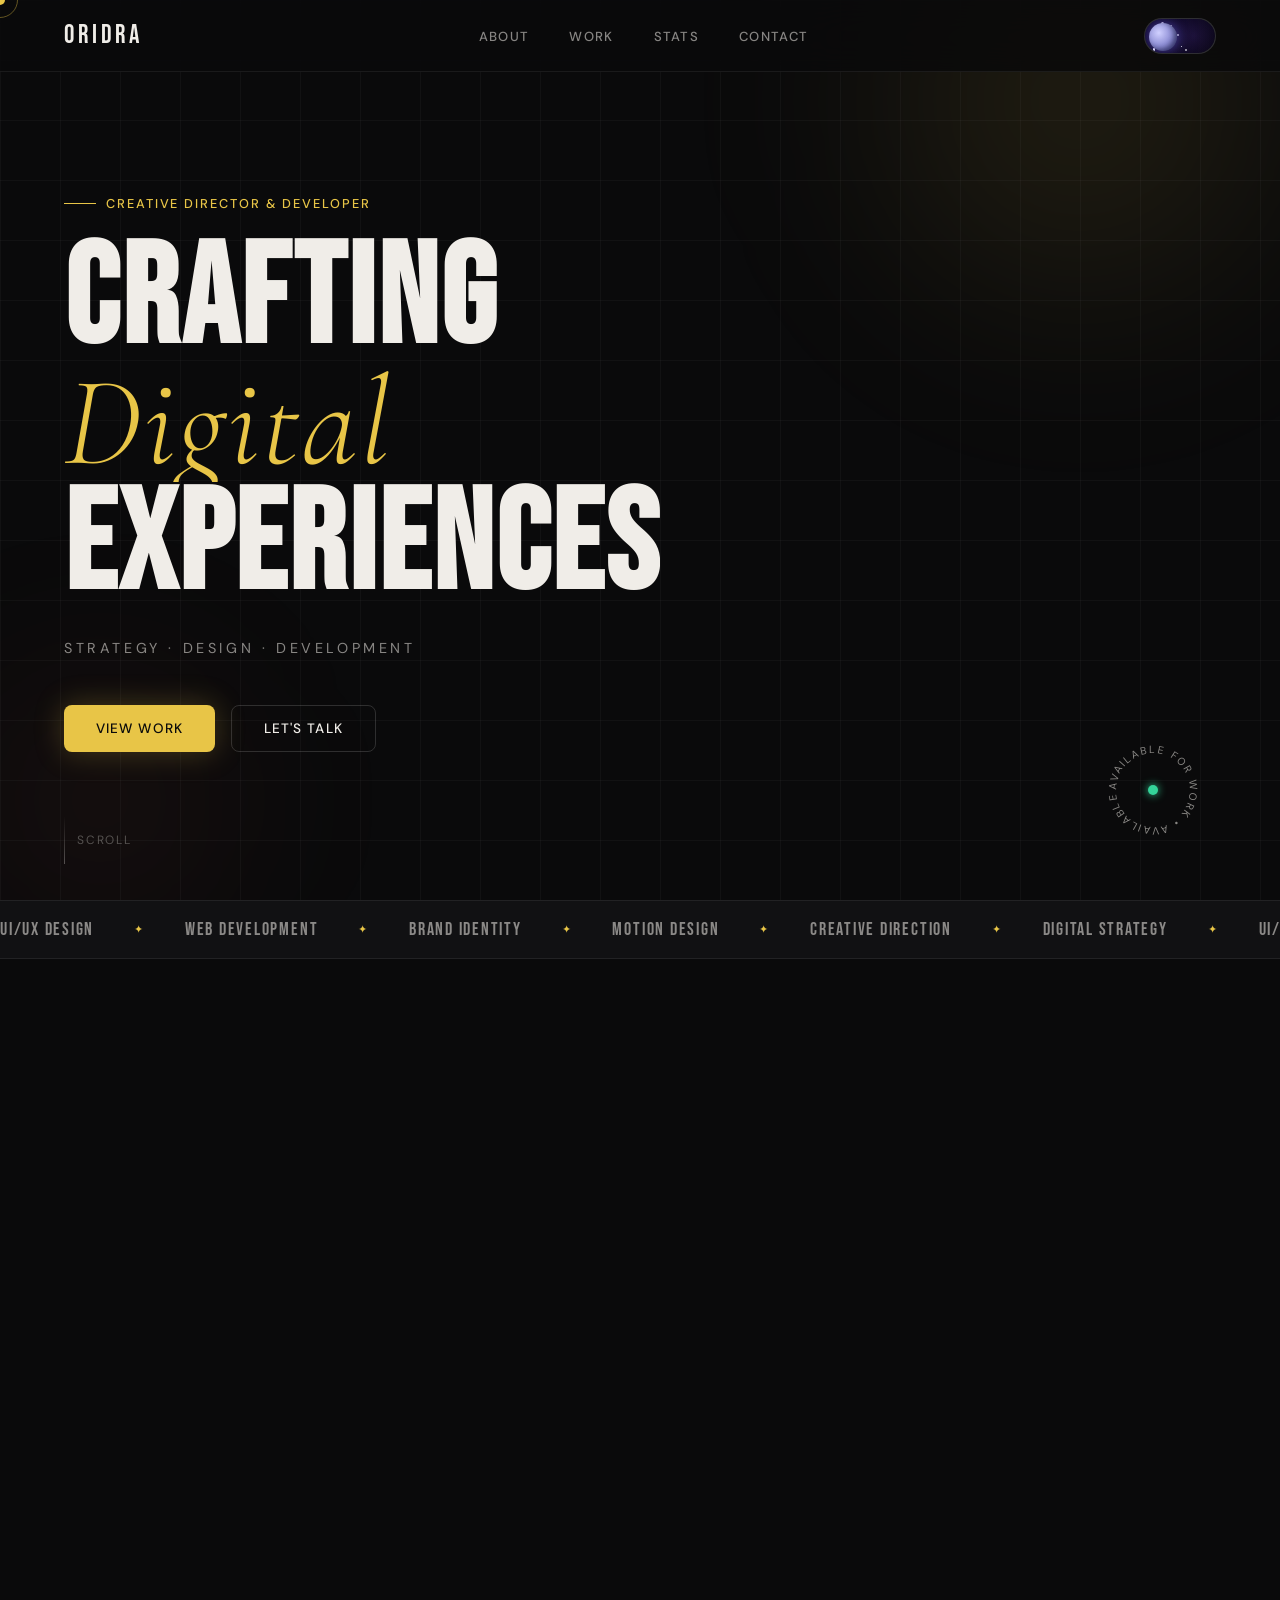
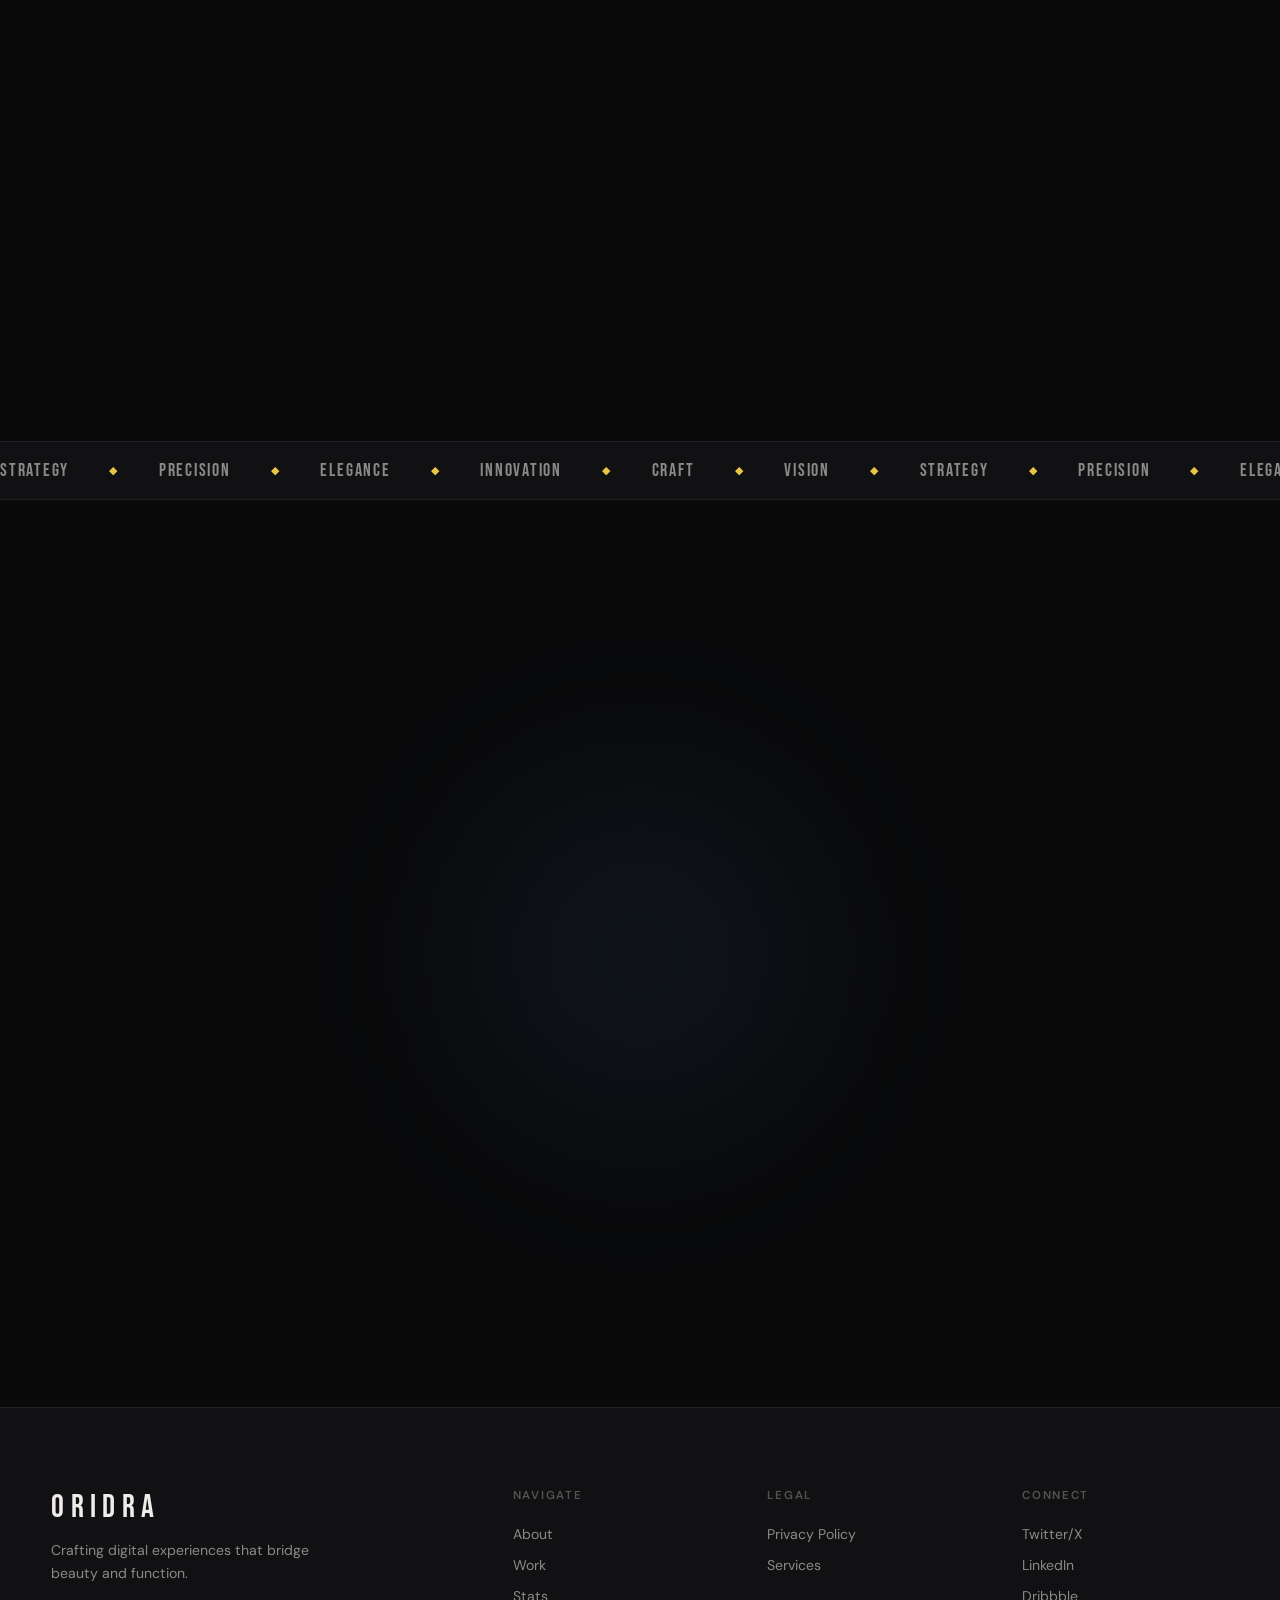
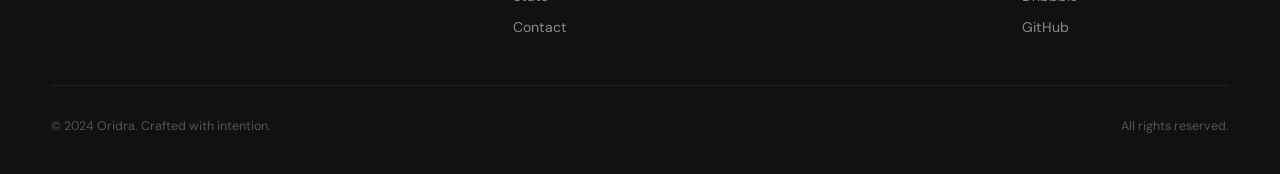
==== commit 4a2e5f97: "Update index.html" ====
--- a/index.html
+++ b/index.html
@@ -8,6 +8,103 @@
   <link rel="preconnect" href="https://fonts.googleapis.com" />
   <link rel="preconnect" href="https://fonts.gstatic.com" crossorigin />
   <link href="https://fonts.googleapis.com/css2?family=Cormorant+Garamond:ital,wght@0,300;0,400;0,600;1,300;1,400&family=DM+Sans:opsz,wght@9..40,300;9..40,400;9..40,500&family=Bebas+Neue&display=swap" rel="stylesheet" />
+
+  <!-- ============================================================
+       MINDBLOWING THEME TOGGLE STYLES (ported from about.html)
+  ============================================================ -->
+  <style>
+    .theme-btn {
+      position: relative;
+      width: 72px; height: 36px;
+      background: none; border: none;
+      cursor: pointer; outline: none;
+      -webkit-tap-highlight-color: transparent;
+    }
+    .theme-track {
+      position: absolute; inset: 0;
+      border-radius: 18px;
+      background: var(--surface);
+      border: 1px solid var(--border);
+      overflow: hidden;
+      transition: all 0.6s cubic-bezier(0.4,0,0.2,1);
+    }
+    /* Cosmic dark background */
+    .theme-track::before {
+      content: '';
+      position: absolute; inset: 0;
+      background:
+        radial-gradient(circle at 70% 50%, rgba(150,100,255,0.15) 0%, transparent 60%),
+        linear-gradient(135deg, #0a0520 0%, #060310 100%);
+      opacity: 0;
+      transition: opacity 0.6s ease;
+      border-radius: 18px;
+    }
+    [data-theme="dark"] .theme-track::before { opacity: 1; }
+    /* Sunny light background */
+    .theme-track::after {
+      content: '';
+      position: absolute; inset: 0;
+      background: linear-gradient(135deg, #fff3c8 0%, #ffd96e 100%);
+      opacity: 0;
+      transition: opacity 0.6s ease;
+      border-radius: 18px;
+    }
+    [data-theme="light"] .theme-track::after { opacity: 1; }
+    /* Stars */
+    .theme-stars {
+      position: absolute; inset: 0; pointer-events: none;
+      border-radius: 18px; overflow: hidden;
+    }
+    .theme-star {
+      position: absolute;
+      background: white; border-radius: 50%;
+      transition: opacity 0.5s ease;
+    }
+    [data-theme="dark"]  .theme-star { opacity: 1; }
+    [data-theme="light"] .theme-star { opacity: 0; }
+    /* Thumb orb */
+    .theme-thumb {
+      position: absolute; top: 4px; left: 4px;
+      width: 28px; height: 28px;
+      border-radius: 50%; z-index: 2;
+      transition: transform 0.6s cubic-bezier(0.34,1.56,0.64,1),
+                  background 0.6s ease, box-shadow 0.6s ease;
+      background: radial-gradient(circle at 35% 35%, #d0d0ff 0%, #8080cc 60%, #4040aa 100%);
+      box-shadow: inset -3px -2px 5px rgba(0,0,0,0.4),
+                  0 0 12px rgba(120,100,255,0.5), 0 0 24px rgba(120,100,255,0.3);
+    }
+    [data-theme="light"] .theme-thumb {
+      transform: translateX(36px);
+      background: radial-gradient(circle at 35% 35%, #fff7c0 0%, #ffd740 50%, #ff9f00 100%);
+      box-shadow: inset -2px -2px 4px rgba(0,0,0,0.1),
+                  0 0 14px rgba(255,180,0,0.6), 0 0 30px rgba(255,150,0,0.4),
+                  0 0 50px rgba(255,100,0,0.2);
+    }
+    /* Burst ripple */
+    .theme-burst {
+      position: absolute; top: 50%; left: 50%;
+      transform: translate(-50%,-50%) scale(0);
+      width: 80px; height: 80px;
+      border-radius: 50%; pointer-events: none; opacity: 0;
+    }
+    .theme-btn.bursting .theme-burst {
+      animation: themeBurst 0.6s cubic-bezier(0.2,0,0,1) forwards;
+    }
+    [data-theme="light"] .theme-burst { background: radial-gradient(circle, rgba(255,200,0,0.4), transparent); }
+    [data-theme="dark"]  .theme-burst { background: radial-gradient(circle, rgba(120,100,255,0.4), transparent); }
+    @keyframes themeBurst {
+      0%   { transform: translate(-50%,-50%) scale(0); opacity: 1; }
+      100% { transform: translate(-50%,-50%) scale(3); opacity: 0; }
+    }
+    /* Hover glow ring */
+    .theme-track-glow {
+      position: absolute; inset: -2px; border-radius: 20px;
+      pointer-events: none; opacity: 0; transition: opacity 0.3s;
+    }
+    [data-theme="dark"]  .theme-track-glow { box-shadow: 0 0 12px rgba(120,100,255,0.4), 0 0 24px rgba(120,100,255,0.2); }
+    [data-theme="light"] .theme-track-glow { box-shadow: 0 0 12px rgba(255,180,0,0.5), 0 0 24px rgba(255,150,0,0.3); }
+    .theme-btn:hover .theme-track-glow { opacity: 1; }
+  </style>
 </head>
 <body>
 
@@ -39,25 +136,14 @@
       <li><a href="#contact" class="nav-link">Contact</a></li>
     </ul>
     <div class="nav-right">
-      <!-- Theme Toggle -->
-      <button class="theme-toggle" id="themeToggle" aria-label="Toggle theme">
-        <div class="toggle-track">
-          <div class="toggle-sun">
-            <svg viewBox="0 0 24 24" fill="none" stroke="currentColor" stroke-width="2">
-              <circle cx="12" cy="12" r="5"/><line x1="12" y1="1" x2="12" y2="3"/>
-              <line x1="12" y1="21" x2="12" y2="23"/><line x1="4.22" y1="4.22" x2="5.64" y2="5.64"/>
-              <line x1="18.36" y1="18.36" x2="19.78" y2="19.78"/><line x1="1" y1="12" x2="3" y2="12"/>
-              <line x1="21" y1="12" x2="23" y2="12"/><line x1="4.22" y1="19.78" x2="5.64" y2="18.36"/>
-              <line x1="18.36" y1="5.64" x2="19.78" y2="4.22"/>
-            </svg>
-          </div>
-          <div class="toggle-moon">
-            <svg viewBox="0 0 24 24" fill="none" stroke="currentColor" stroke-width="2">
-              <path d="M21 12.79A9 9 0 1 1 11.21 3 7 7 0 0 0 21 12.79z"/>
-            </svg>
-          </div>
-          <div class="toggle-thumb" id="toggleThumb"></div>
-        </div>
+      <!-- MINDBLOWING THEME TOGGLE (ported from about.html) -->
+      <button class="theme-btn" id="themeToggle" aria-label="Toggle theme">
+        <div class="theme-track">
+          <div class="theme-stars" id="themeStars"></div>
+          <div class="theme-thumb" id="themeThumb"></div>
+          <div class="theme-track-glow"></div>
+        </div>
+        <div class="theme-burst" id="themeBurst"></div>
       </button>
       <button class="nav-menu-btn" id="menuBtn" aria-label="Open menu">
         <span></span><span></span><span></span>
@@ -529,6 +615,68 @@
     </div>
   </footer>
 
+  <!-- main.js handles everything else (loader, cursor, nav, scroll reveal, stats, likes, comments, form, toast) -->
   <script src="main.js"></script>
+
+  <!-- ============================================================
+       MINDBLOWING THEME TOGGLE SCRIPT
+       Runs AFTER main.js — overrides the old initTheme() toggle behaviour
+       only for the new toggle button. Uses the same localStorage key
+       so theme persists correctly across both pages.
+  ============================================================ -->
+  <script>
+    (function initMindblowingTheme() {
+      const btn     = document.getElementById('themeToggle');
+      const html    = document.documentElement;
+      const starsEl = document.getElementById('themeStars');
+      const KEY     = 'oridra-theme';
+
+      /* Generate twinkling stars inside the toggle track */
+      for (let i = 0; i < 12; i++) {
+        const s    = document.createElement('div');
+        s.className = 'theme-star';
+        const size  = 1 + Math.random() * 2.5;
+        s.style.cssText = `
+          width:${size}px; height:${size}px;
+          top:${10 + Math.random() * 80}%;
+          left:${5  + Math.random() * 55}%;
+          opacity:${0.4 + Math.random() * 0.6};
+          animation: starTwinkle ${1.5 + Math.random() * 2}s ease-in-out ${Math.random() * 2}s infinite alternate;
+        `;
+        starsEl.appendChild(s);
+      }
+
+      /* Inject keyframe for star twinkle */
+      const style = document.createElement('style');
+      style.textContent = `
+        @keyframes starTwinkle {
+          from { transform: scale(1);   opacity: 0.3; }
+          to   { transform: scale(1.8); opacity: 1;   }
+        }
+      `;
+      document.head.appendChild(style);
+
+      /* Apply saved theme on load (same key as main.js uses) */
+      const saved = localStorage.getItem(KEY);
+      if (saved) html.setAttribute('data-theme', saved);
+
+      /* Click handler — replaces the old plain toggle */
+      btn.addEventListener('click', () => {
+        const current = html.getAttribute('data-theme');
+        const next    = current === 'dark' ? 'light' : 'dark';
+
+        /* Fire burst animation in the CURRENT theme colour first */
+        btn.classList.add('bursting');
+        btn.addEventListener('animationend', () => btn.classList.remove('bursting'), { once: true });
+
+        /* Small delay so the burst is visible before the theme flips */
+        setTimeout(() => {
+          html.setAttribute('data-theme', next);
+          localStorage.setItem(KEY, next);
+        }, 80);
+      });
+    })();
+  </script>
+
 </body>
 </html>
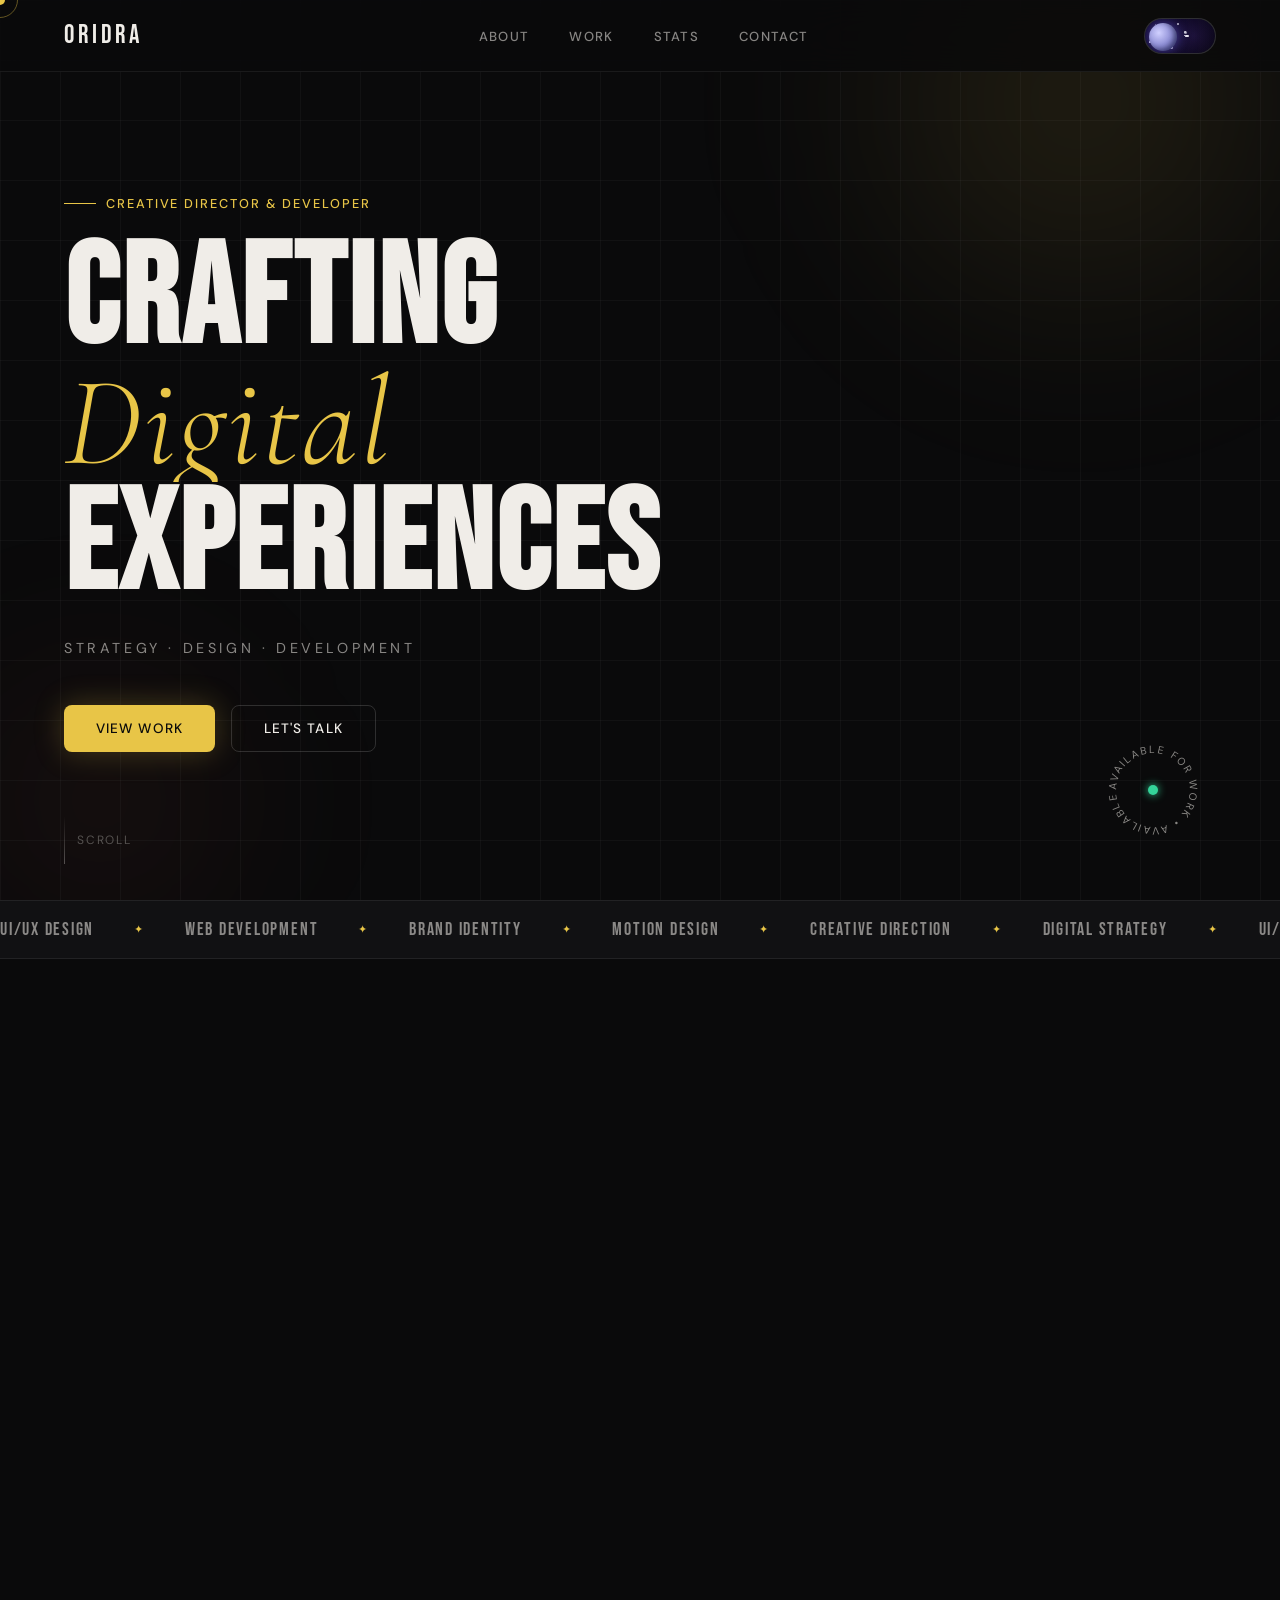
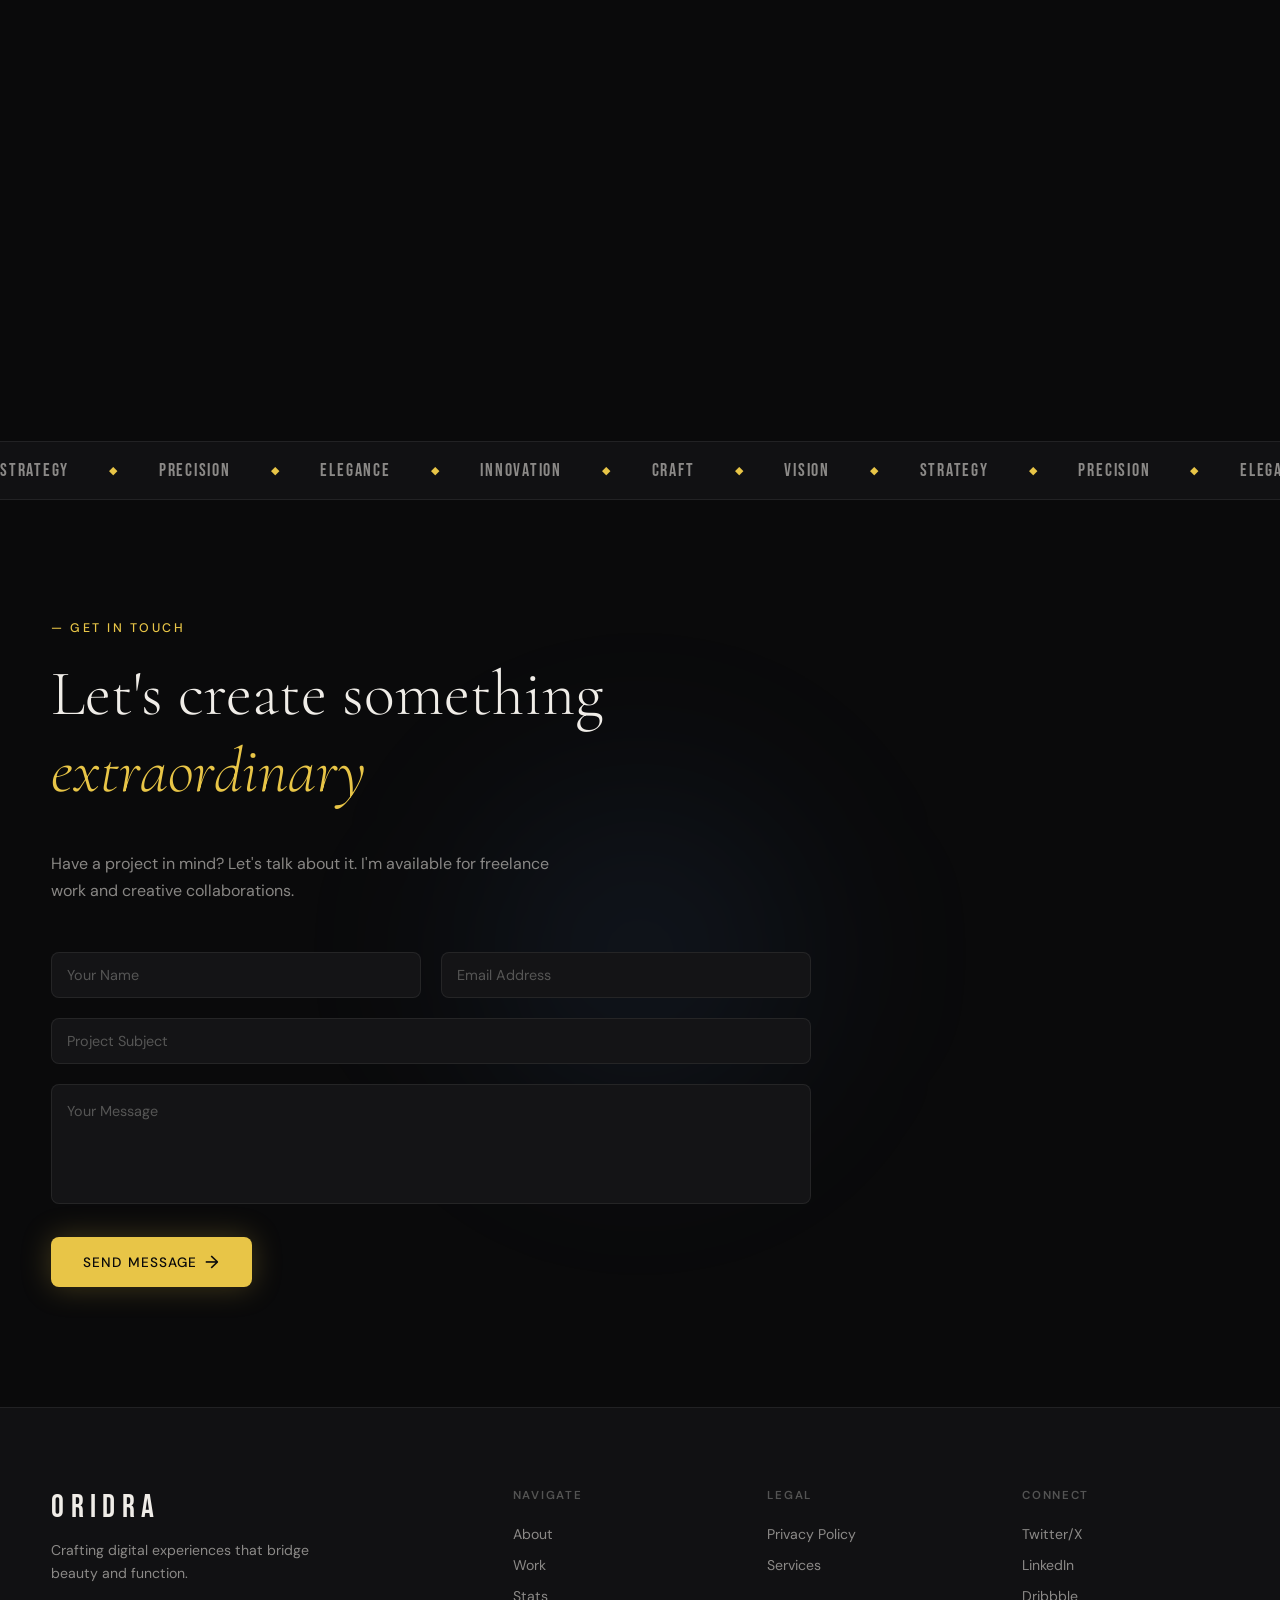
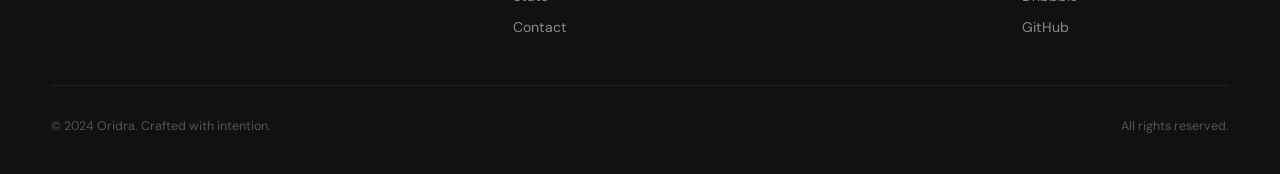
==== commit e6f82cfa: "Update index.html" ====
--- a/index.html
+++ b/index.html
@@ -9,66 +9,39 @@
   <link rel="preconnect" href="https://fonts.gstatic.com" crossorigin />
   <link href="https://fonts.googleapis.com/css2?family=Cormorant+Garamond:ital,wght@0,300;0,400;0,600;1,300;1,400&family=DM+Sans:opsz,wght@9..40,300;9..40,400;9..40,500&family=Bebas+Neue&display=swap" rel="stylesheet" />
 
-  <!-- ============================================================
-       MINDBLOWING THEME TOGGLE STYLES (ported from about.html)
-  ============================================================ -->
   <style>
+    /* ── MINDBLOWING THEME TOGGLE ── */
     .theme-btn {
-      position: relative;
-      width: 72px; height: 36px;
-      background: none; border: none;
-      cursor: pointer; outline: none;
+      position: relative; width: 72px; height: 36px;
+      background: none; border: none; cursor: pointer; outline: none;
       -webkit-tap-highlight-color: transparent;
     }
     .theme-track {
-      position: absolute; inset: 0;
-      border-radius: 18px;
-      background: var(--surface);
-      border: 1px solid var(--border);
-      overflow: hidden;
-      transition: all 0.6s cubic-bezier(0.4,0,0.2,1);
-    }
-    /* Cosmic dark background */
+      position: absolute; inset: 0; border-radius: 18px;
+      background: var(--surface); border: 1px solid var(--border);
+      overflow: hidden; transition: all 0.6s cubic-bezier(0.4,0,0.2,1);
+    }
     .theme-track::before {
-      content: '';
-      position: absolute; inset: 0;
-      background:
-        radial-gradient(circle at 70% 50%, rgba(150,100,255,0.15) 0%, transparent 60%),
-        linear-gradient(135deg, #0a0520 0%, #060310 100%);
-      opacity: 0;
-      transition: opacity 0.6s ease;
-      border-radius: 18px;
+      content: ''; position: absolute; inset: 0; border-radius: 18px;
+      background: radial-gradient(circle at 70% 50%, rgba(150,100,255,0.15) 0%, transparent 60%),
+                  linear-gradient(135deg, #0a0520 0%, #060310 100%);
+      opacity: 0; transition: opacity 0.6s ease;
     }
     [data-theme="dark"] .theme-track::before { opacity: 1; }
-    /* Sunny light background */
     .theme-track::after {
-      content: '';
-      position: absolute; inset: 0;
+      content: ''; position: absolute; inset: 0; border-radius: 18px;
       background: linear-gradient(135deg, #fff3c8 0%, #ffd96e 100%);
-      opacity: 0;
-      transition: opacity 0.6s ease;
-      border-radius: 18px;
+      opacity: 0; transition: opacity 0.6s ease;
     }
     [data-theme="light"] .theme-track::after { opacity: 1; }
-    /* Stars */
-    .theme-stars {
-      position: absolute; inset: 0; pointer-events: none;
-      border-radius: 18px; overflow: hidden;
-    }
-    .theme-star {
-      position: absolute;
-      background: white; border-radius: 50%;
-      transition: opacity 0.5s ease;
-    }
+    .theme-stars { position: absolute; inset: 0; pointer-events: none; border-radius: 18px; overflow: hidden; }
+    .theme-star  { position: absolute; background: white; border-radius: 50%; transition: opacity 0.5s ease; }
     [data-theme="dark"]  .theme-star { opacity: 1; }
     [data-theme="light"] .theme-star { opacity: 0; }
-    /* Thumb orb */
     .theme-thumb {
-      position: absolute; top: 4px; left: 4px;
-      width: 28px; height: 28px;
+      position: absolute; top: 4px; left: 4px; width: 28px; height: 28px;
       border-radius: 50%; z-index: 2;
-      transition: transform 0.6s cubic-bezier(0.34,1.56,0.64,1),
-                  background 0.6s ease, box-shadow 0.6s ease;
+      transition: transform 0.6s cubic-bezier(0.34,1.56,0.64,1), background 0.6s ease, box-shadow 0.6s ease;
       background: radial-gradient(circle at 35% 35%, #d0d0ff 0%, #8080cc 60%, #4040aa 100%);
       box-shadow: inset -3px -2px 5px rgba(0,0,0,0.4),
                   0 0 12px rgba(120,100,255,0.5), 0 0 24px rgba(120,100,255,0.3);
@@ -77,32 +50,25 @@
       transform: translateX(36px);
       background: radial-gradient(circle at 35% 35%, #fff7c0 0%, #ffd740 50%, #ff9f00 100%);
       box-shadow: inset -2px -2px 4px rgba(0,0,0,0.1),
-                  0 0 14px rgba(255,180,0,0.6), 0 0 30px rgba(255,150,0,0.4),
-                  0 0 50px rgba(255,100,0,0.2);
-    }
-    /* Burst ripple */
+                  0 0 14px rgba(255,180,0,0.6), 0 0 30px rgba(255,150,0,0.4), 0 0 50px rgba(255,100,0,0.2);
+    }
     .theme-burst {
       position: absolute; top: 50%; left: 50%;
       transform: translate(-50%,-50%) scale(0);
-      width: 80px; height: 80px;
-      border-radius: 50%; pointer-events: none; opacity: 0;
-    }
-    .theme-btn.bursting .theme-burst {
-      animation: themeBurst 0.6s cubic-bezier(0.2,0,0,1) forwards;
-    }
+      width: 80px; height: 80px; border-radius: 50%; pointer-events: none; opacity: 0;
+    }
+    .theme-btn.bursting .theme-burst { animation: themeBurst 0.6s cubic-bezier(0.2,0,0,1) forwards; }
     [data-theme="light"] .theme-burst { background: radial-gradient(circle, rgba(255,200,0,0.4), transparent); }
     [data-theme="dark"]  .theme-burst { background: radial-gradient(circle, rgba(120,100,255,0.4), transparent); }
     @keyframes themeBurst {
       0%   { transform: translate(-50%,-50%) scale(0); opacity: 1; }
       100% { transform: translate(-50%,-50%) scale(3); opacity: 0; }
     }
-    /* Hover glow ring */
     .theme-track-glow {
-      position: absolute; inset: -2px; border-radius: 20px;
-      pointer-events: none; opacity: 0; transition: opacity 0.3s;
+      position: absolute; inset: -2px; border-radius: 20px; pointer-events: none; opacity: 0; transition: opacity 0.3s;
     }
     [data-theme="dark"]  .theme-track-glow { box-shadow: 0 0 12px rgba(120,100,255,0.4), 0 0 24px rgba(120,100,255,0.2); }
-    [data-theme="light"] .theme-track-glow { box-shadow: 0 0 12px rgba(255,180,0,0.5), 0 0 24px rgba(255,150,0,0.3); }
+    [data-theme="light"] .theme-track-glow { box-shadow: 0 0 12px rgba(255,180,0,0.5),   0 0 24px rgba(255,150,0,0.3); }
     .theme-btn:hover .theme-track-glow { opacity: 1; }
   </style>
 </head>
@@ -136,14 +102,14 @@
       <li><a href="#contact" class="nav-link">Contact</a></li>
     </ul>
     <div class="nav-right">
-      <!-- MINDBLOWING THEME TOGGLE (ported from about.html) -->
+      <!-- MINDBLOWING THEME TOGGLE -->
       <button class="theme-btn" id="themeToggle" aria-label="Toggle theme">
         <div class="theme-track">
           <div class="theme-stars" id="themeStars"></div>
-          <div class="theme-thumb" id="themeThumb"></div>
+          <div class="theme-thumb"></div>
           <div class="theme-track-glow"></div>
         </div>
-        <div class="theme-burst" id="themeBurst"></div>
+        <div class="theme-burst"></div>
       </button>
       <button class="nav-menu-btn" id="menuBtn" aria-label="Open menu">
         <span></span><span></span><span></span>
@@ -188,7 +154,6 @@
       <div class="scroll-line"></div>
       <span>Scroll</span>
     </div>
-    <!-- Floating badge -->
     <div class="hero-badge">
       <svg viewBox="0 0 100 100" class="badge-ring">
         <defs><path id="circle" d="M 50,50 m -37,0 a 37,37 0 1,1 74,0 a 37,37 0 1,1 -74,0"/></defs>
@@ -304,12 +269,8 @@
         <!-- Project 1 -->
         <article class="project-card reveal-up" data-delay="0">
           <div class="project-thumb" style="--accent: #e8c547">
-            <div class="project-thumb-inner">
-              <div class="proj-icon">◈</div>
-            </div>
-            <div class="project-overlay">
-              <a href="#" class="proj-link-btn">View Project ↗</a>
-            </div>
+            <div class="project-thumb-inner"><div class="proj-icon">◈</div></div>
+            <div class="project-overlay"><a href="#" class="proj-link-btn">View Project ↗</a></div>
           </div>
           <div class="project-body">
             <div class="project-meta">
@@ -323,16 +284,15 @@
                 <div class="like-heart">
                   <svg viewBox="0 0 24 24"><path d="M20.84 4.61a5.5 5.5 0 0 0-7.78 0L12 5.67l-1.06-1.06a5.5 5.5 0 0 0-7.78 7.78l1.06 1.06L12 21.23l7.78-7.78 1.06-1.06a5.5 5.5 0 0 0 0-7.78z"/></svg>
                 </div>
-                <span class="like-count">24</span>
+                <span class="like-count">0</span>
                 <div class="like-particles" aria-hidden="true"></div>
               </button>
               <button class="comment-btn" data-id="1" aria-label="Comment on project">
                 <svg viewBox="0 0 24 24" fill="none" stroke="currentColor" stroke-width="2"><path d="M21 15a2 2 0 0 1-2 2H7l-4 4V5a2 2 0 0 1 2-2h14a2 2 0 0 1 2 2z"/></svg>
-                <span class="comment-count">8</span>
-              </button>
-            </div>
-          </div>
-          <!-- Comment Box -->
+                <span class="comment-count">0</span>
+              </button>
+            </div>
+          </div>
           <div class="comment-box" id="comment-box-1">
             <div class="comments-list" id="comments-1"></div>
             <div class="comment-input-wrap">
@@ -345,12 +305,8 @@
         <!-- Project 2 -->
         <article class="project-card reveal-up" data-delay="100">
           <div class="project-thumb" style="--accent: #5a9cf5">
-            <div class="project-thumb-inner">
-              <div class="proj-icon">⬡</div>
-            </div>
-            <div class="project-overlay">
-              <a href="#" class="proj-link-btn">View Project ↗</a>
-            </div>
+            <div class="project-thumb-inner"><div class="proj-icon">⬡</div></div>
+            <div class="project-overlay"><a href="#" class="proj-link-btn">View Project ↗</a></div>
           </div>
           <div class="project-body">
             <div class="project-meta">
@@ -364,12 +320,12 @@
                 <div class="like-heart">
                   <svg viewBox="0 0 24 24"><path d="M20.84 4.61a5.5 5.5 0 0 0-7.78 0L12 5.67l-1.06-1.06a5.5 5.5 0 0 0-7.78 7.78l1.06 1.06L12 21.23l7.78-7.78 1.06-1.06a5.5 5.5 0 0 0 0-7.78z"/></svg>
                 </div>
-                <span class="like-count">41</span>
+                <span class="like-count">0</span>
                 <div class="like-particles" aria-hidden="true"></div>
               </button>
               <button class="comment-btn" data-id="2" aria-label="Comment">
                 <svg viewBox="0 0 24 24" fill="none" stroke="currentColor" stroke-width="2"><path d="M21 15a2 2 0 0 1-2 2H7l-4 4V5a2 2 0 0 1 2-2h14a2 2 0 0 1 2 2z"/></svg>
-                <span class="comment-count">13</span>
+                <span class="comment-count">0</span>
               </button>
             </div>
           </div>
@@ -385,12 +341,8 @@
         <!-- Project 3 -->
         <article class="project-card reveal-up" data-delay="200">
           <div class="project-thumb" style="--accent: #f56e6e">
-            <div class="project-thumb-inner">
-              <div class="proj-icon">◉</div>
-            </div>
-            <div class="project-overlay">
-              <a href="#" class="proj-link-btn">View Project ↗</a>
-            </div>
+            <div class="project-thumb-inner"><div class="proj-icon">◉</div></div>
+            <div class="project-overlay"><a href="#" class="proj-link-btn">View Project ↗</a></div>
           </div>
           <div class="project-body">
             <div class="project-meta">
@@ -404,12 +356,12 @@
                 <div class="like-heart">
                   <svg viewBox="0 0 24 24"><path d="M20.84 4.61a5.5 5.5 0 0 0-7.78 0L12 5.67l-1.06-1.06a5.5 5.5 0 0 0-7.78 7.78l1.06 1.06L12 21.23l7.78-7.78 1.06-1.06a5.5 5.5 0 0 0 0-7.78z"/></svg>
                 </div>
-                <span class="like-count">37</span>
+                <span class="like-count">0</span>
                 <div class="like-particles" aria-hidden="true"></div>
               </button>
               <button class="comment-btn" data-id="3" aria-label="Comment">
                 <svg viewBox="0 0 24 24" fill="none" stroke="currentColor" stroke-width="2"><path d="M21 15a2 2 0 0 1-2 2H7l-4 4V5a2 2 0 0 1 2-2h14a2 2 0 0 1 2 2z"/></svg>
-                <span class="comment-count">5</span>
+                <span class="comment-count">0</span>
               </button>
             </div>
           </div>
@@ -425,12 +377,8 @@
         <!-- Project 4 -->
         <article class="project-card reveal-up" data-delay="0">
           <div class="project-thumb" style="--accent: #8b5cf6">
-            <div class="project-thumb-inner">
-              <div class="proj-icon">⬟</div>
-            </div>
-            <div class="project-overlay">
-              <a href="#" class="proj-link-btn">View Project ↗</a>
-            </div>
+            <div class="project-thumb-inner"><div class="proj-icon">⬟</div></div>
+            <div class="project-overlay"><a href="#" class="proj-link-btn">View Project ↗</a></div>
           </div>
           <div class="project-body">
             <div class="project-meta">
@@ -444,12 +392,12 @@
                 <div class="like-heart">
                   <svg viewBox="0 0 24 24"><path d="M20.84 4.61a5.5 5.5 0 0 0-7.78 0L12 5.67l-1.06-1.06a5.5 5.5 0 0 0-7.78 7.78l1.06 1.06L12 21.23l7.78-7.78 1.06-1.06a5.5 5.5 0 0 0 0-7.78z"/></svg>
                 </div>
-                <span class="like-count">29</span>
+                <span class="like-count">0</span>
                 <div class="like-particles" aria-hidden="true"></div>
               </button>
               <button class="comment-btn" data-id="4" aria-label="Comment">
                 <svg viewBox="0 0 24 24" fill="none" stroke="currentColor" stroke-width="2"><path d="M21 15a2 2 0 0 1-2 2H7l-4 4V5a2 2 0 0 1 2-2h14a2 2 0 0 1 2 2z"/></svg>
-                <span class="comment-count">11</span>
+                <span class="comment-count">0</span>
               </button>
             </div>
           </div>
@@ -465,12 +413,8 @@
         <!-- Project 5 -->
         <article class="project-card reveal-up" data-delay="100">
           <div class="project-thumb" style="--accent: #34d399">
-            <div class="project-thumb-inner">
-              <div class="proj-icon">⬢</div>
-            </div>
-            <div class="project-overlay">
-              <a href="#" class="proj-link-btn">View Project ↗</a>
-            </div>
+            <div class="project-thumb-inner"><div class="proj-icon">⬢</div></div>
+            <div class="project-overlay"><a href="#" class="proj-link-btn">View Project ↗</a></div>
           </div>
           <div class="project-body">
             <div class="project-meta">
@@ -484,12 +428,12 @@
                 <div class="like-heart">
                   <svg viewBox="0 0 24 24"><path d="M20.84 4.61a5.5 5.5 0 0 0-7.78 0L12 5.67l-1.06-1.06a5.5 5.5 0 0 0-7.78 7.78l1.06 1.06L12 21.23l7.78-7.78 1.06-1.06a5.5 5.5 0 0 0 0-7.78z"/></svg>
                 </div>
-                <span class="like-count">56</span>
+                <span class="like-count">0</span>
                 <div class="like-particles" aria-hidden="true"></div>
               </button>
               <button class="comment-btn" data-id="5" aria-label="Comment">
                 <svg viewBox="0 0 24 24" fill="none" stroke="currentColor" stroke-width="2"><path d="M21 15a2 2 0 0 1-2 2H7l-4 4V5a2 2 0 0 1 2-2h14a2 2 0 0 1 2 2z"/></svg>
-                <span class="comment-count">18</span>
+                <span class="comment-count">0</span>
               </button>
             </div>
           </div>
@@ -507,7 +451,7 @@
   </section>
 
   <!-- ============================================================
-       TESTIMONIALS / QUOTE MARQUEE
+       QUOTE MARQUEE
   ============================================================ -->
   <div class="marquee-section marquee-reverse">
     <div class="marquee-track">
@@ -532,9 +476,7 @@
        CONTACT
   ============================================================ -->
   <section class="contact" id="contact">
-    <div class="contact-bg">
-      <div class="hero-orb orb-3"></div>
-    </div>
+    <div class="contact-bg"><div class="hero-orb orb-3"></div></div>
     <div class="container">
       <div class="contact-inner reveal-up">
         <div class="section-label">— Get In Touch</div>
@@ -615,68 +557,6 @@
     </div>
   </footer>
 
-  <!-- main.js handles everything else (loader, cursor, nav, scroll reveal, stats, likes, comments, form, toast) -->
   <script src="main.js"></script>
-
-  <!-- ============================================================
-       MINDBLOWING THEME TOGGLE SCRIPT
-       Runs AFTER main.js — overrides the old initTheme() toggle behaviour
-       only for the new toggle button. Uses the same localStorage key
-       so theme persists correctly across both pages.
-  ============================================================ -->
-  <script>
-    (function initMindblowingTheme() {
-      const btn     = document.getElementById('themeToggle');
-      const html    = document.documentElement;
-      const starsEl = document.getElementById('themeStars');
-      const KEY     = 'oridra-theme';
-
-      /* Generate twinkling stars inside the toggle track */
-      for (let i = 0; i < 12; i++) {
-        const s    = document.createElement('div');
-        s.className = 'theme-star';
-        const size  = 1 + Math.random() * 2.5;
-        s.style.cssText = `
-          width:${size}px; height:${size}px;
-          top:${10 + Math.random() * 80}%;
-          left:${5  + Math.random() * 55}%;
-          opacity:${0.4 + Math.random() * 0.6};
-          animation: starTwinkle ${1.5 + Math.random() * 2}s ease-in-out ${Math.random() * 2}s infinite alternate;
-        `;
-        starsEl.appendChild(s);
-      }
-
-      /* Inject keyframe for star twinkle */
-      const style = document.createElement('style');
-      style.textContent = `
-        @keyframes starTwinkle {
-          from { transform: scale(1);   opacity: 0.3; }
-          to   { transform: scale(1.8); opacity: 1;   }
-        }
-      `;
-      document.head.appendChild(style);
-
-      /* Apply saved theme on load (same key as main.js uses) */
-      const saved = localStorage.getItem(KEY);
-      if (saved) html.setAttribute('data-theme', saved);
-
-      /* Click handler — replaces the old plain toggle */
-      btn.addEventListener('click', () => {
-        const current = html.getAttribute('data-theme');
-        const next    = current === 'dark' ? 'light' : 'dark';
-
-        /* Fire burst animation in the CURRENT theme colour first */
-        btn.classList.add('bursting');
-        btn.addEventListener('animationend', () => btn.classList.remove('bursting'), { once: true });
-
-        /* Small delay so the burst is visible before the theme flips */
-        setTimeout(() => {
-          html.setAttribute('data-theme', next);
-          localStorage.setItem(KEY, next);
-        }, 80);
-      });
-    })();
-  </script>
-
 </body>
 </html>
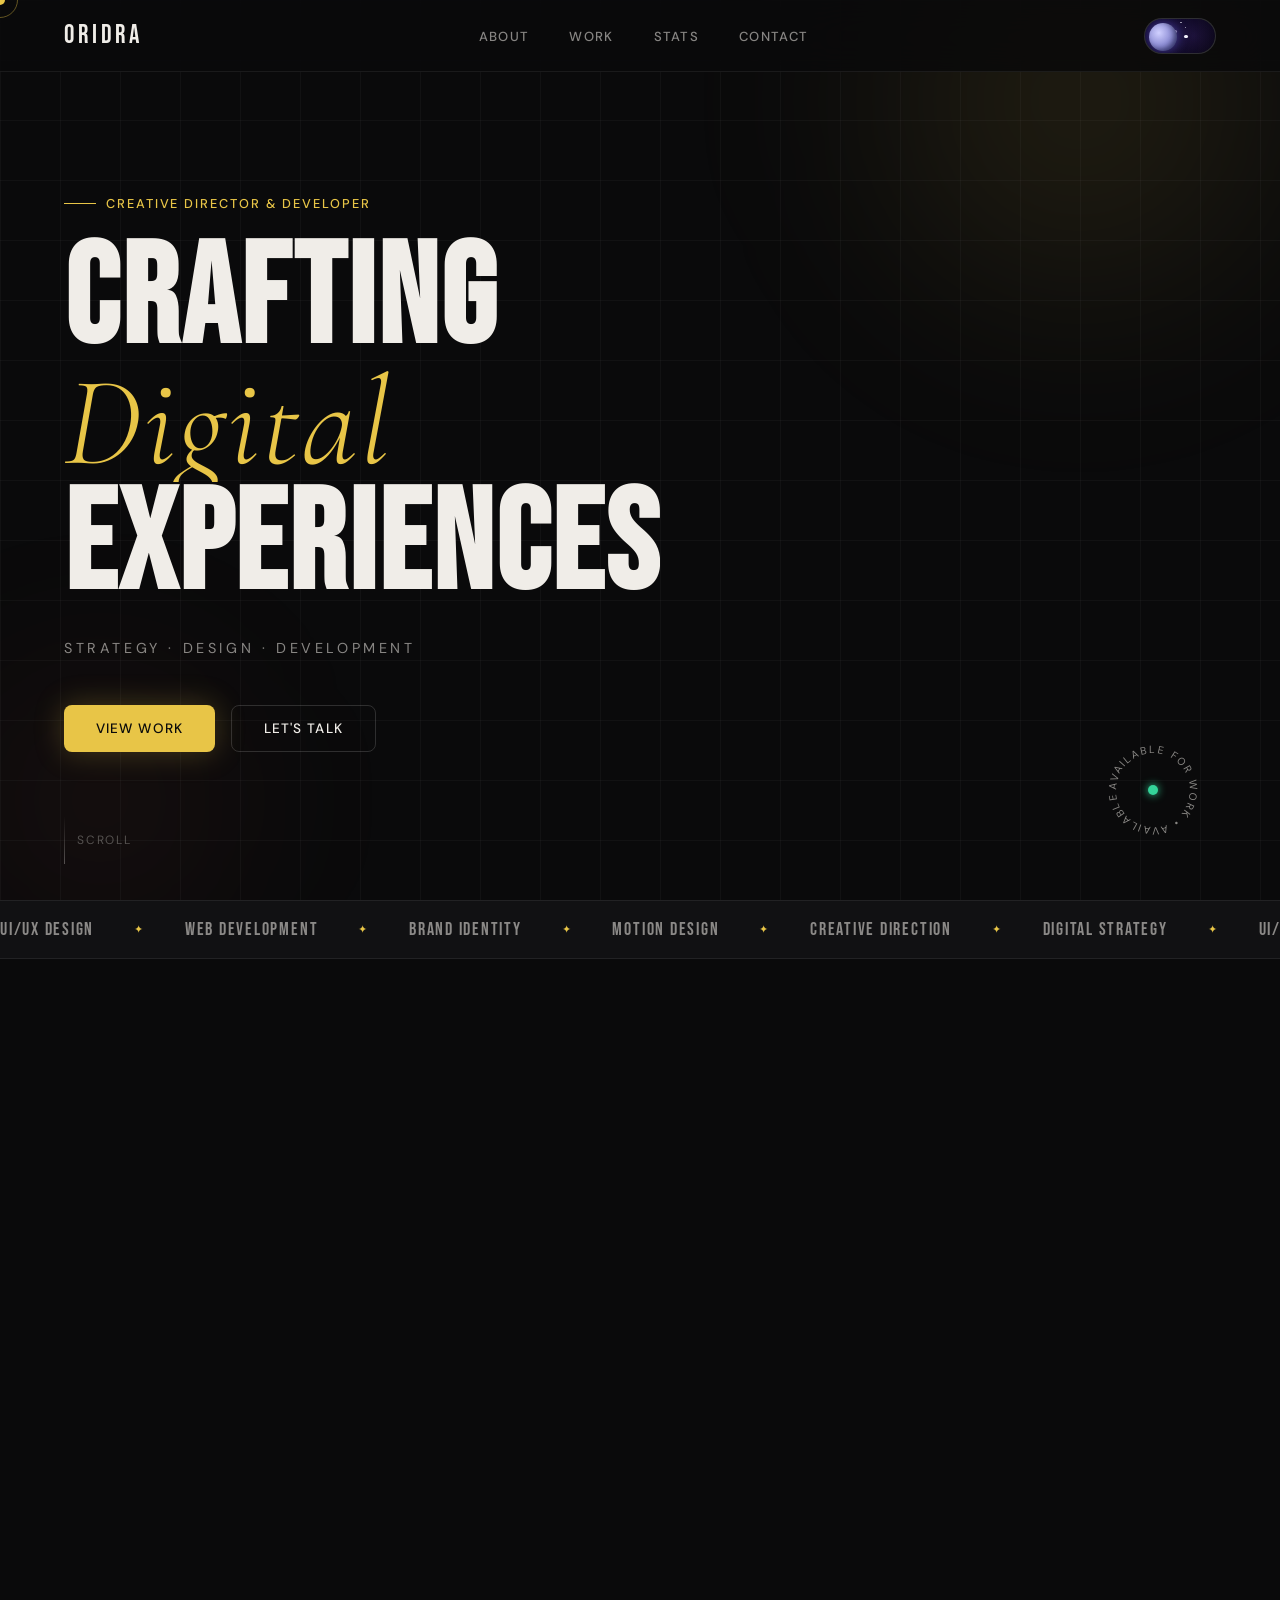
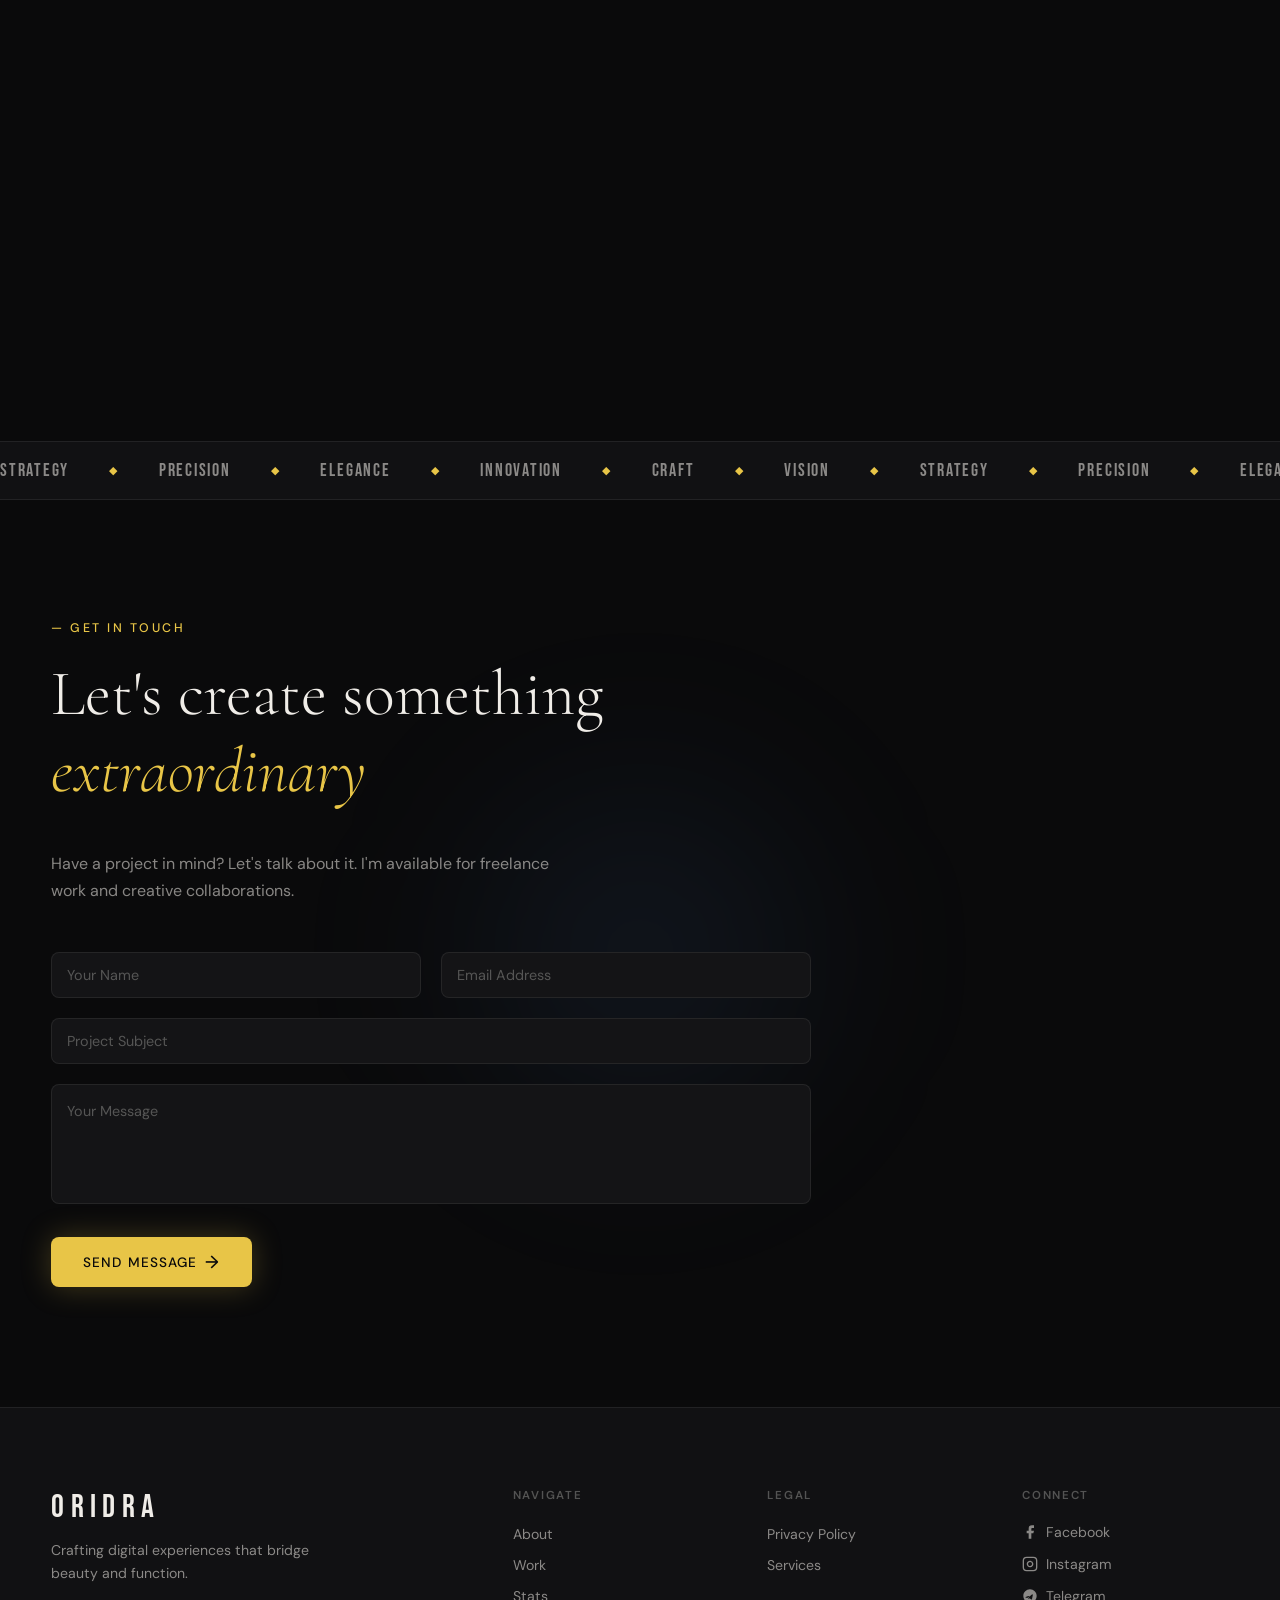
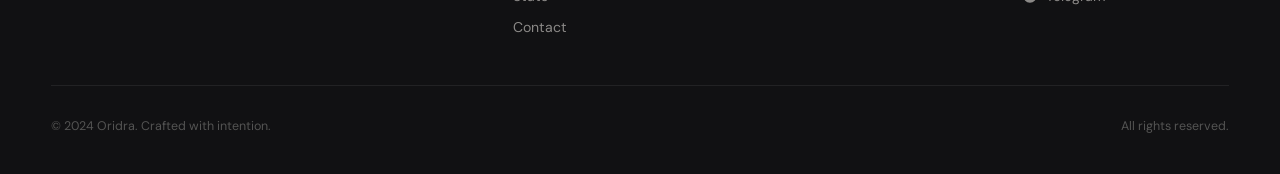
==== commit 6487ccf2: "Update index.html" ====
--- a/index.html
+++ b/index.html
@@ -70,6 +70,19 @@
     [data-theme="dark"]  .theme-track-glow { box-shadow: 0 0 12px rgba(120,100,255,0.4), 0 0 24px rgba(120,100,255,0.2); }
     [data-theme="light"] .theme-track-glow { box-shadow: 0 0 12px rgba(255,180,0,0.5),   0 0 24px rgba(255,150,0,0.3); }
     .theme-btn:hover .theme-track-glow { opacity: 1; }
+
+    /* ── SOCIAL LINKS ── */
+    .social-link {
+      display: inline-flex; align-items: center; gap: 8px;
+      font-size: 0.88rem; color: var(--text-secondary);
+      transition: color 0.2s ease, gap 0.2s ease;
+    }
+    .social-link:hover { color: var(--accent); gap: 12px; }
+    .social-icon {
+      width: 16px; height: 16px; flex-shrink: 0;
+      transition: transform 0.2s ease;
+    }
+    .social-link:hover .social-icon { transform: scale(1.2); }
   </style>
 </head>
 <body>
@@ -543,10 +556,24 @@
         <div class="footer-links-group">
           <h4>Connect</h4>
           <ul>
-            <li><a href="#">Twitter/X</a></li>
-            <li><a href="#">LinkedIn</a></li>
-            <li><a href="#">Dribbble</a></li>
-            <li><a href="#">GitHub</a></li>
+            <li>
+              <a href="https://www.facebook.com/oridra.gosh" target="_blank" rel="noopener" class="social-link">
+                <svg class="social-icon" viewBox="0 0 24 24" fill="currentColor"><path d="M18 2h-3a5 5 0 0 0-5 5v3H7v4h3v8h4v-8h3l1-4h-4V7a1 1 0 0 1 1-1h3z"/></svg>
+                Facebook
+              </a>
+            </li>
+            <li>
+              <a href="https://www.instagram.com/oridra_gosh/" target="_blank" rel="noopener" class="social-link">
+                <svg class="social-icon" viewBox="0 0 24 24" fill="none" stroke="currentColor" stroke-width="2"><rect x="2" y="2" width="20" height="20" rx="5" ry="5"/><path d="M16 11.37A4 4 0 1 1 12.63 8 4 4 0 0 1 16 11.37z"/><line x1="17.5" y1="6.5" x2="17.51" y2="6.5"/></svg>
+                Instagram
+              </a>
+            </li>
+            <li>
+              <a href="https://t.me/Oridragosh" target="_blank" rel="noopener" class="social-link">
+                <svg class="social-icon" viewBox="0 0 24 24" fill="currentColor"><path d="M12 2C6.48 2 2 6.48 2 12s4.48 10 10 10 10-4.48 10-10S17.52 2 12 2zm4.64 6.8-1.7 8.02c-.13.58-.47.72-.95.45l-2.6-1.92-1.26 1.21c-.14.14-.26.26-.53.26l.19-2.66 4.84-4.37c.21-.19-.05-.29-.32-.1L7.9 15.04l-2.55-.8c-.55-.17-.56-.55.12-.82l9.96-3.84c.46-.17.86.11.71.82z"/></svg>
+                Telegram
+              </a>
+            </li>
           </ul>
         </div>
       </div>
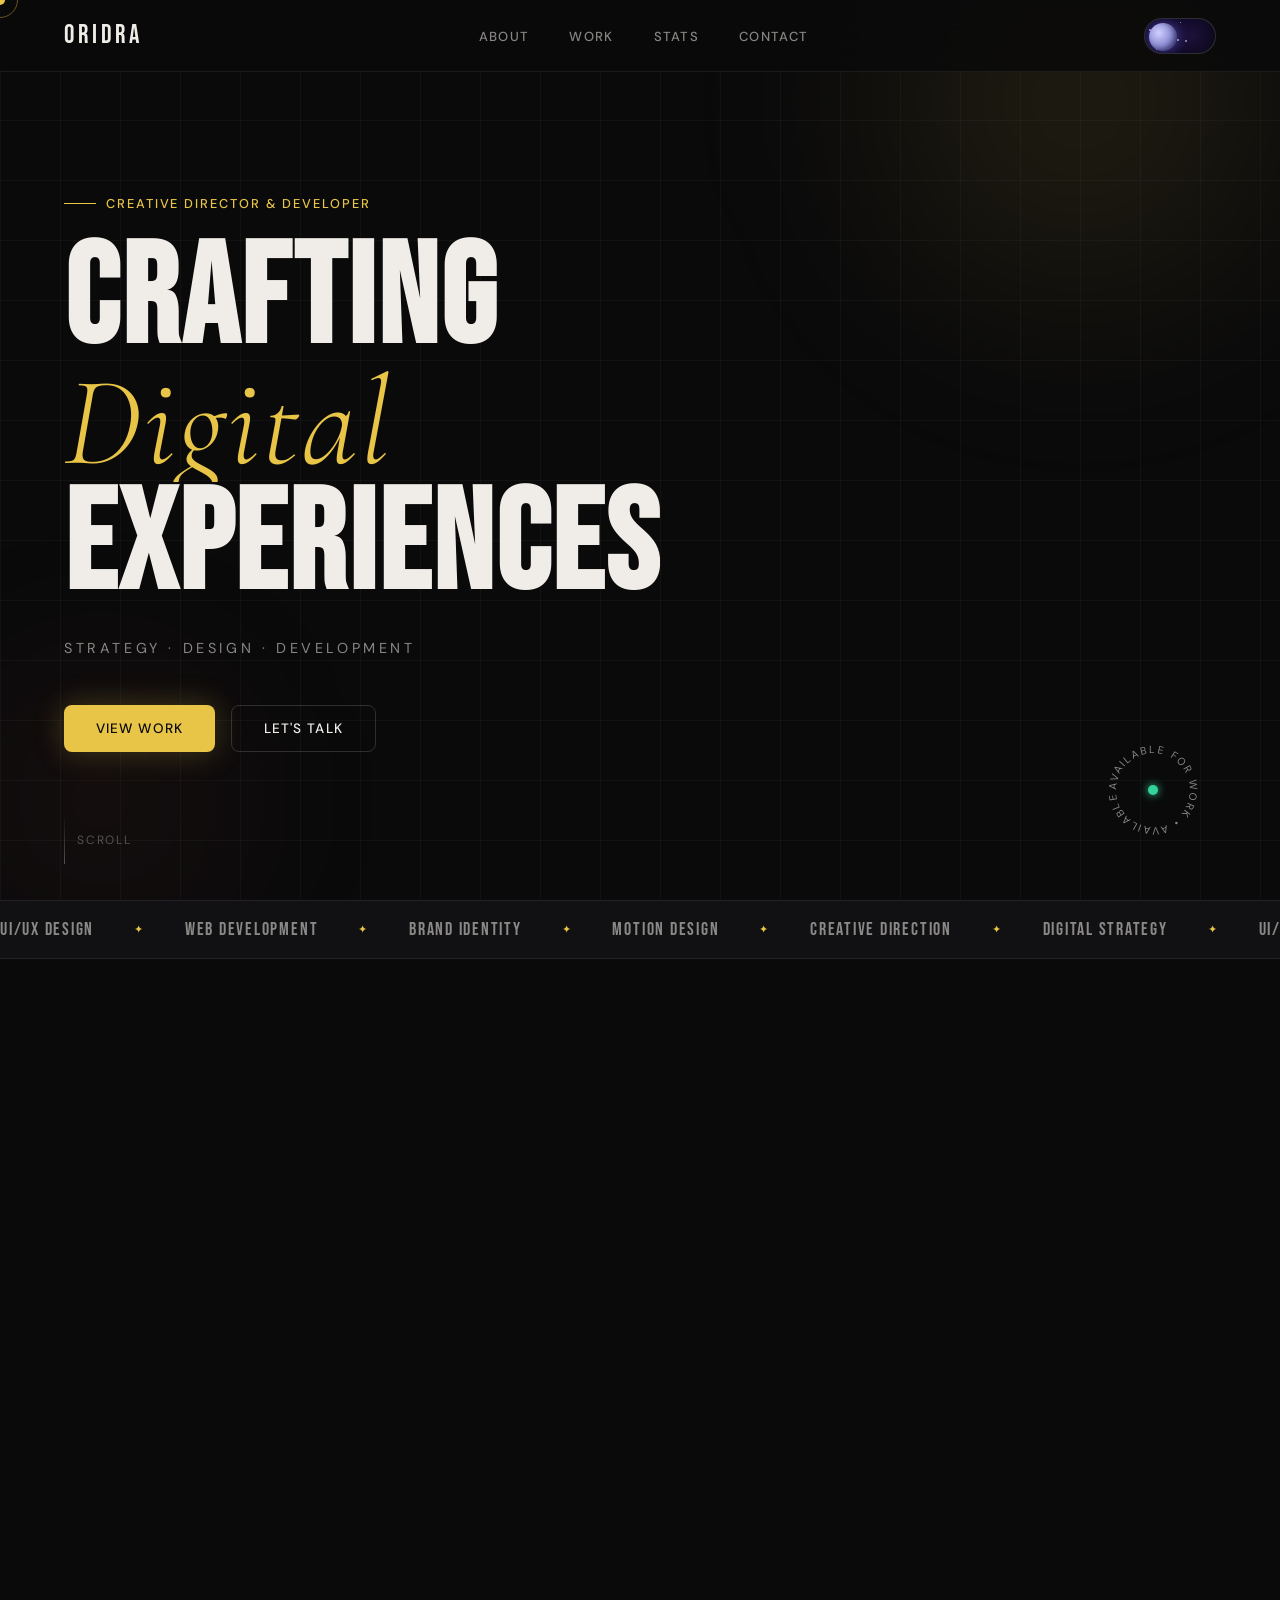
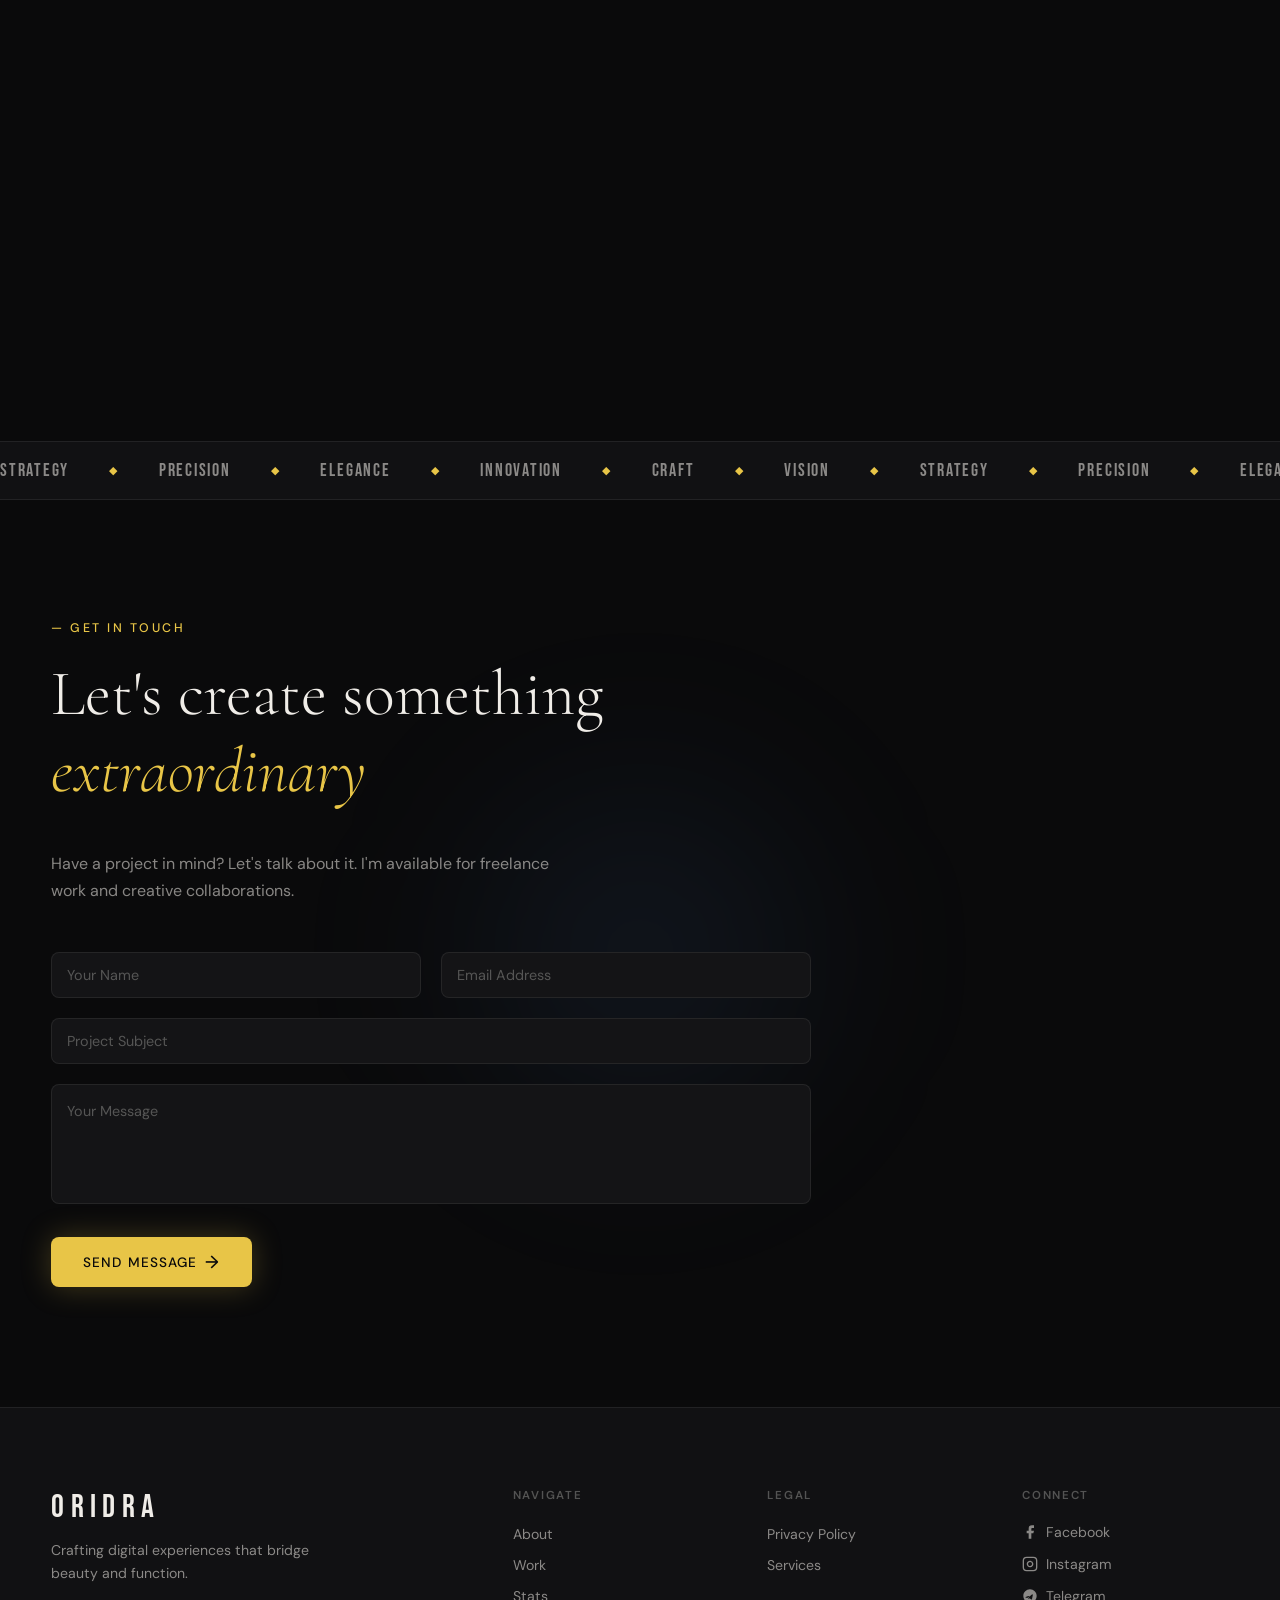
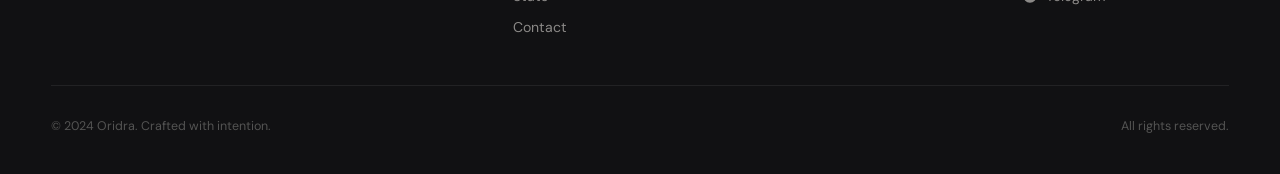
==== commit d13be263: "Update index.html" ====
--- a/index.html
+++ b/index.html
@@ -495,7 +495,9 @@
         <div class="section-label">— Get In Touch</div>
         <h2 class="section-title">Let's create something <em>extraordinary</em></h2>
         <p class="contact-sub">Have a project in mind? Let's talk about it. I'm available for freelance work and creative collaborations.</p>
-        <form class="contact-form" id="contactForm" novalidate>
+        <form class="contact-form" id="contactForm" action="https://formspree.io/f/mreavolk" method="POST" novalidate>
+          <input type="hidden" name="_replyto" value="yourgmail@gmail.com" />
+          <input type="hidden" name="_subject" value="New message from Oridra Portfolio!" />
           <div class="form-row">
             <div class="form-group">
               <input type="text" id="fname" name="name" class="form-input" placeholder=" " required />
